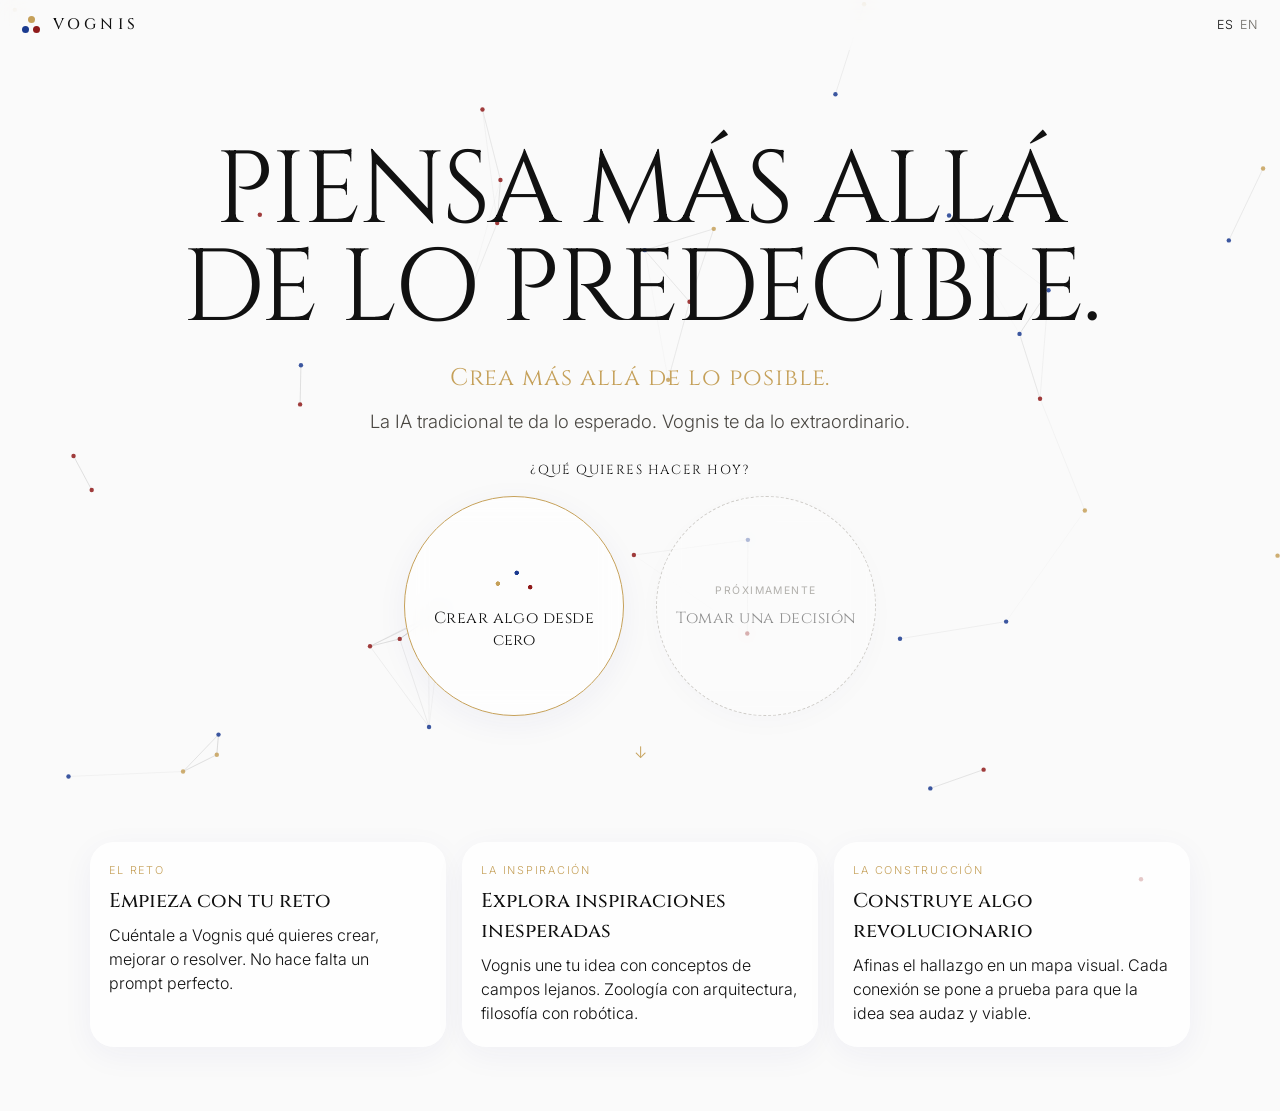
==== frontend/index.html @ d7b8a1b0 "prototyping uiux" ====
<!DOCTYPE html>
<html lang="es">
<head>
  <meta charset="UTF-8">
  <meta name="viewport" content="width=device-width, initial-scale=1.0">
  <title>VOGNIS | The Serendipity Workspace</title>
  <link rel="preconnect" href="https://fonts.googleapis.com">
  <link rel="preconnect" href="https://fonts.gstatic.com" crossorigin>
  <link href="https://fonts.googleapis.com/css2?family=Cinzel:wght@400;500;600&family=Cormorant+Garamond:ital,wght@0,500;0,600;1,500&family=Inter:wght@300;400;500;600&family=JetBrains+Mono:wght@400;500&display=swap" rel="stylesheet">
  <link rel="stylesheet" href="style.css">
</head>
<body>
  <canvas id="constellation" aria-hidden="true"></canvas>

  <header>
    <div class="brand">
      <span class="mark" aria-hidden="true"><i></i><i></i><i></i></span>
      <h1>VOGNIS</h1>
    </div>
    <div class="header-tools">
      <div id="session-bar" class="hidden">
        <span id="session-id-display"></span>
        <span id="node-indicator"></span>
        <button id="btn-finish" class="btn-void hidden" type="button" data-i18n="end" onclick="finishSession()"></button>
      </div>
      <div class="lang-switch" role="group" aria-label="Language">
        <button type="button" class="lang-btn" data-lang="es">ES</button>
        <button type="button" class="lang-btn" data-lang="en">EN</button>
      </div>
    </div>
  </header>

  <section id="home">
    <div class="hero">
      <h2 data-i18n="hero"></h2>
      <p class="hero-sub" data-i18n="heroSub"></p>
      <p class="hero-line" data-i18n="heroLine"></p>
      <p class="today" data-i18n="today"></p>
      <div class="orbs">
        <button type="button" class="orb" id="orb-create" onclick="startCreate()">
          <span class="orb-art" aria-hidden="true"></span>
          <span data-i18n="create"></span>
        </button>
        <button type="button" class="orb orb-soon" id="orb-decide" disabled data-i18n-title="soonTip">
          <span class="soon-tag" data-i18n="soon"></span>
          <span data-i18n="decide"></span>
        </button>
      </div>
      <p class="scroll-cue" aria-hidden="true">&#8595;</p>
    </div>
    <div class="steps">
      <article class="step-card">
        <p class="step-k" data-i18n="step1k"></p>
        <h3 data-i18n="step1t"></h3>
        <p data-i18n="step1d"></p>
      </article>
      <article class="step-card">
        <p class="step-k" data-i18n="step2k"></p>
        <h3 data-i18n="step2t"></h3>
        <p data-i18n="step2d"></p>
      </article>
      <article class="step-card">
        <p class="step-k" data-i18n="step3k"></p>
        <h3 data-i18n="step3t"></h3>
        <p data-i18n="step3d"></p>
      </article>
    </div>
  </section>

  <aside class="legend" aria-label="Map key">
    <p><i class="gem user"></i><span data-i18n="user"></span></p>
    <p><i class="gem model"></i><span data-i18n="model"></span></p>
    <p class="legend-force"><i class="force"></i><span data-i18n="force"></span></p>
  </aside>

  <main class="map hidden" id="workspace">
    <section id="node1" class="node-section cluster revealed active">
      <div class="node-content">
        <div class="claim-map"></div>
        <div class="composer">
          <p class="who user" data-i18n="user"></p>
          <div class="field">
            <div class="label-row">
              <label for="problem" data-i18n="problemLabel"></label>
              <button type="button" class="help-q" data-help="problemHelp">?</button>
            </div>
            <textarea id="problem" rows="3" data-i18n-ph="problemPh"></textarea>
          </div>
          <div class="field-row">
            <div class="field">
              <div class="label-row">
                <label for="expertise" data-i18n="expertise"></label>
                <button type="button" class="help-q" data-help="expertiseHelp">?</button>
              </div>
              <select id="expertise">
                <option value="beginner" data-i18n="beginner"></option>
                <option value="intermediate" selected data-i18n="intermediate"></option>
                <option value="expert" data-i18n="expert"></option>
              </select>
            </div>
            <div class="field">
              <div class="label-row">
                <label for="intent-hint" data-i18n="lean"></label>
                <button type="button" class="help-q" data-help="leanHelp">?</button>
              </div>
              <select id="intent-hint">
                <option value="creativity" data-i18n="creativity"></option>
                <option value="balance" selected data-i18n="balance"></option>
                <option value="functionality" data-i18n="functionality"></option>
              </select>
            </div>
          </div>
          <div class="field">
            <div class="label-row">
              <label for="themes"><span data-i18n="themes"></span> <span class="hint" data-i18n="themesHint"></span></label>
              <button type="button" class="help-q" data-help="themesHelp">?</button>
            </div>
            <input type="text" id="themes" data-i18n-ph="themesPh">
          </div>
          <button id="btn-node1" class="btn-primary" onclick="submitNode1()" data-i18n="place"></button>
        </div>
      </div>
    </section>

    <section id="node2" class="node-section cluster">
      <div class="node-content">
        <div class="claim-map"></div>
        <div class="composer">
          <p class="who model" data-i18n="model"></p>
          <p class="keywords-lead" data-i18n="keywordsFound"></p>
          <div id="node2-summary" class="summary-box"></div>
          <div id="node2-keywords" class="keywords-box"></div>
          <p class="who user" data-i18n="user"></p>
          <div class="field">
            <div class="label-row">
              <label for="detailed-desc" data-i18n="restate"></label>
              <button type="button" class="help-q" data-help="restateHelp">?</button>
            </div>
            <textarea id="detailed-desc" rows="3" data-i18n-ph="restatePh"></textarea>
          </div>
          <div class="field">
            <div class="label-row">
              <label data-i18n="pull"></label>
              <button type="button" class="help-q" data-help="pullHelp">?</button>
            </div>
            <div class="intent-buttons">
              <button class="btn-intent active" data-intent="creativity" onclick="selectIntent(this)">
                <span class="intent-icon">&#10024;</span>
                <span data-i18n="creativity"></span>
                <span class="intent-desc" data-i18n="serendipity"></span>
              </button>
              <button class="btn-intent" data-intent="balance" onclick="selectIntent(this)">
                <span class="intent-icon">&#9671;</span>
                <span data-i18n="balance"></span>
                <span class="intent-desc" data-i18n="innovation"></span>
              </button>
              <button class="btn-intent" data-intent="functionality" onclick="selectIntent(this)">
                <span class="intent-icon">&#9670;</span>
                <span data-i18n="functionality"></span>
                <span class="intent-desc" data-i18n="anchoring"></span>
              </button>
            </div>
          </div>
          <button id="btn-node2" class="btn-primary" onclick="submitNode2()" data-i18n="nextClaim"></button>
        </div>
      </div>
    </section>

    <section id="node3" class="node-section cluster wide">
      <div class="node-content">
        <div class="claim-map"></div>
        <div class="composer">
          <div id="node3a">
            <p class="who user" data-i18n="user"></p>
            <div class="field">
              <div class="label-row">
                <label for="critical-attr" data-i18n="attribute"></label>
                <button type="button" class="help-q" data-help="attributeHelp">?</button>
              </div>
              <input type="text" id="critical-attr" data-i18n-ph="attributePh">
            </div>
            <button class="btn-primary" onclick="submitConceptBank()" data-i18n="askDistant"></button>
          </div>
          <div id="node3b" class="hidden">
            <p class="who model" data-i18n="model"></p>
            <div class="label-row center">
              <p class="instruction" data-i18n="pick"></p>
              <button type="button" class="help-q" data-help="pickHelp">?</button>
            </div>
            <div id="concept-bank" class="concept-grid"></div>
            <div class="spread-actions">
              <button type="button" class="btn-ghost" id="btn-rotate" onclick="refreshSpread('rotate')">
                <span class="spin-icon" aria-hidden="true">&#8635;</span>
                <span data-i18n="rotate"></span>
              </button>
              <p class="spread-hint" data-i18n="sameIngredients"></p>
              <button type="button" class="btn-ghost" id="btn-reshuffle" onclick="refreshSpread('new')">
                <span aria-hidden="true">&#9776;</span>
                <span data-i18n="reshuffle"></span>
              </button>
              <p id="refresh-count"></p>
              <div id="cooldown-bar" class="hidden"><i></i></div>
            </div>
            <div id="refresh-nudge" class="nudge hidden">
              <p data-i18n="nudge"></p>
              <button type="button" class="btn-ghost" onclick="backToAttribute()" data-i18n="backToAttribute"></button>
            </div>
            <div class="field">
              <label for="branch-action" data-i18n="attachHow"></label>
              <select id="branch-action">
                <option value="branch" data-i18n="branch"></option>
                <option value="edit" data-i18n="edit"></option>
              </select>
            </div>
            <button class="btn-primary" onclick="submitSelection()" data-i18n="attach"></button>
          </div>
          <div id="node3-results" class="hidden">
            <h3 data-i18n="scoreTitle"></h3>
            <div id="scores-container"></div>
          </div>
        </div>
      </div>
    </section>

    <section id="node4" class="node-section cluster wide">
      <div class="node-content">
        <div class="claim-map"></div>
        <div class="composer">
          <div class="controls-bar">
            <div class="control-group">
              <div class="label-row">
                <label data-i18n="modalityHelp" class="visually-hidden"></label>
                <button type="button" class="help-q" data-help="modalityHelp">?</button>
              </div>
              <div class="modality-buttons">
                <button class="btn-mod active" data-mod="learning" onclick="selectModality(this)" data-i18n="learning"></button>
                <button class="btn-mod" data-mod="development" onclick="selectModality(this)" data-i18n="development"></button>
                <button class="btn-mod" data-mod="feedback" onclick="selectModality(this)" data-i18n="feedback"></button>
              </div>
            </div>
            <div class="control-group">
              <label><span data-i18n="confidence"></span>: <span id="conf-val">3</span></label>
              <input type="range" id="confidence" min="1" max="5" value="3" oninput="document.getElementById('conf-val').textContent=this.value">
              <div class="conf-labels"><span data-i18n="safe"></span><span data-i18n="radical"></span></div>
            </div>
          </div>
          <p id="board-intro" class="board-intro"></p>
          <div class="board-tools">
            <button type="button" class="btn-ghost" id="btn-link-mode" onclick="toggleLinkMode()" data-i18n="linkMode"></button>
            <button type="button" class="help-q" data-help="boardHelp">?</button>
            <button type="button" class="btn-ghost" onclick="addBoardNote()" data-i18n="addNote"></button>
            <button type="button" class="btn-ghost" id="btn-talk" onclick="toggleTalk()" data-i18n="seeTalk"></button>
          </div>
          <p id="link-hint" class="spread-hint hidden" data-i18n="linkHint"></p>
          <div id="board" class="board">
            <svg id="board-lines"></svg>
            <div id="board-items"></div>
          </div>
          <div id="chat-messages" class="chat-area hidden"></div>
          <div class="chat-input-area">
            <textarea id="chat-input" rows="2" data-i18n-ph="askPh"></textarea>
            <button class="btn-send" onclick="submitChat()" aria-label="Send">&#8595;</button>
          </div>
          <div id="live-scores" class="hidden">
            <h4 data-i18n="force"></h4>
            <div id="live-scores-content"></div>
          </div>
        </div>
      </div>
    </section>

    <aside id="graph-panel" class="hidden">
      <div class="graph-header">
        <h3 data-i18n="graph"></h3>
        <button class="btn-small" onclick="toggleGraph()" data-i18n="close"></button>
      </div>
      <canvas id="graph-canvas" width="500" height="400"></canvas>
    </aside>
    <button id="graph-toggle" class="btn-floating hidden" onclick="toggleGraph()" data-i18n="graph"></button>
  </main>

  <section id="closing" class="hidden">
    <h2 data-i18n="closingLead"></h2>
    <p id="closing-summary"></p>
    <h3 data-i18n="bridges"></h3>
    <ul id="closing-bridges"></ul>
    <p class="spread-hint" data-i18n="downloaded"></p>
    <button type="button" class="btn-void" onclick="backHome()" data-i18n="backHome"></button>
  </section>

  <div id="card-panel" class="card-panel hidden" role="dialog">
    <button type="button" class="btn-small panel-close" onclick="closeCardPanel()" data-i18n="close"></button>
    <h3 id="panel-title"></h3>
    <p id="panel-desc"></p>
    <img id="panel-img" alt="" class="hidden">
    <a id="panel-more" target="_blank" rel="noopener" data-i18n="readMore"></a>
  </div>

  <div id="spiral" class="hidden" aria-live="polite">
    <svg id="spiral-svg" viewBox="0 0 400 400"></svg>
    <p id="spiral-label"></p>
  </div>

  <div id="help-pop" class="help-pop hidden" role="tooltip"></div>

  <div id="loading" class="hidden">
    <div class="spinner"></div>
    <p id="loading-text">…</p>
  </div>

  <script src="i18n.js"></script>
  <script src="constellation.js"></script>
  <script src="cards.js"></script>
  <script src="board.js"></script>
  <script src="app.js"></script>
</body>
</html>
---- frontend/style.css ----
/* Vognis argument map
   Claims stack downward. Older ideas sit above the one you are writing. */

*, *::before, *::after { box-sizing: border-box; margin: 0; padding: 0; }

:root {
  --marble: #fafafa;
  --void: #111111;
  --gold: #c5a059;
  --blue: #1a3a8f;
  --crimson: #8f1a1a;
  --ink-dim: #5c584f;
  --serif: "Cinzel", "Times New Roman", serif;
  --idea: "Cormorant Garamond", Georgia, serif;
  --sans: "Inter", -apple-system, BlinkMacSystemFont, "Segoe UI", sans-serif;
  --mono: "JetBrains Mono", ui-monospace, monospace;
  --idea-fill: #dce5f8;
  --idea-ink: #0e245c;
}

body {
  font-family: var(--sans);
  font-weight: 300;
  color: var(--void);
  min-height: 100vh;
  line-height: 1.5;
  background: var(--marble);
}

#constellation {
  position: fixed;
  inset: 0;
  width: 100%;
  height: 100%;
  z-index: 0;
  pointer-events: none;
}

header, #home, .legend, .map, #closing {
  position: relative;
  z-index: 1;
}

header {
  position: sticky;
  top: 0;
  z-index: 6;
  display: flex;
  align-items: center;
  justify-content: space-between;
  gap: 1rem;
  padding: 0.85rem 1.4rem;
  background: rgba(250, 250, 250, 0.72);
  backdrop-filter: blur(10px);
}

.brand { display: flex; align-items: center; gap: 0.7rem; }

.mark {
  display: grid;
  grid-template-columns: 8px 8px;
  gap: 3px;
  width: 19px;
}
.mark i {
  width: 7px;
  height: 7px;
  border-radius: 50%;
  display: block;
}
.mark i:nth-child(1) { background: var(--gold); grid-column: 1 / -1; justify-self: center; }
.mark i:nth-child(2) { background: var(--blue); }
.mark i:nth-child(3) { background: var(--crimson); }

.header-tools { display: flex; align-items: center; gap: 0.8rem; }

.lang-switch { display: flex; gap: 0.35rem; }
.lang-btn {
  background: transparent;
  border: none;
  font: inherit;
  font-size: 0.78rem;
  letter-spacing: 0.08em;
  color: #6d6a64;
  cursor: pointer;
}
.lang-btn.active { color: var(--void); }

header h1 {
  font-family: var(--serif);
  font-weight: 500;
  font-size: 0.95rem;
  letter-spacing: 0.28em;
  color: var(--void);
}

.tagline {
  font-size: 0.78rem;
  letter-spacing: 0.08em;
  text-transform: uppercase;
  color: var(--ink-dim);
}

#session-bar {
  display: flex;
  align-items: center;
  gap: 0.8rem;
  font-family: var(--mono);
  font-size: 0.72rem;
  color: var(--ink-dim);
}

.legend {
  position: fixed;
  top: 4.5rem;
  right: 1.25rem;
  z-index: 4;
  display: flex;
  flex-direction: column;
  gap: 0.7rem;
  font-size: 0.75rem;
  letter-spacing: 0.08em;
  text-transform: uppercase;
  color: var(--ink-dim);
}

.legend p { display: flex; align-items: center; gap: 0.55rem; }

.gem {
  width: 14px;
  height: 14px;
  border: 1.5px solid currentColor;
  transform: rotate(45deg);
  border-radius: 2px;
  display: inline-block;
  flex: none;
}

.gem.user, .claim.user { color: var(--blue); }
.gem.model, .claim.model { color: var(--gold); }
.claim.jump { color: var(--crimson); }
.claim.jump .gem { border-style: dashed; }

.force {
  width: 1px;
  height: 18px;
  background: var(--blue);
  opacity: 0.55;
  display: inline-block;
}

.legend { display: none; }
body.in-map .legend { display: flex; }

.map {
  width: min(1320px, calc(100% - 2rem));
  margin: 0 auto;
  padding: 1.5rem 0 8rem;
  display: flex;
  flex-direction: column;
  align-items: center;
}

.node-section { display: none; width: 100%; }
.node-section.revealed {
  display: flex;
  flex-direction: column;
  align-items: center;
}

.node-section.revealed::before {
  content: "";
  width: 1px;
  height: 56px;
  background: var(--blue);
  opacity: 0.4;
}

#node1.revealed::before { display: none; }

.node-content {
  width: min(100%, 460px);
  border: 1.5px solid rgba(26, 58, 143, 0.28);
  border-radius: 42px;
  padding: 1.35rem 1.25rem 1.15rem;
  background: rgba(255, 255, 255, 0.55);
}
.wide .node-content { width: min(1280px, 94vw); }

.cluster.revealed .node-content { animation: rise 0.55s ease both; }

@keyframes rise {
  from { opacity: 0; translate: 0 42px; }
  to { opacity: 1; translate: 0 0; }
}

.claim-map { display: none; width: 100%; }
.cluster.settled .claim-map {
  display: flex;
  flex-direction: column;
  align-items: center;
  gap: 1.15rem;
  position: relative;
  padding: 0.4rem 0;
}
.cluster.settled .composer { display: none; }

.claim {
  position: relative;
  z-index: 1;
  display: flex;
  flex-direction: row;
  align-items: flex-start;
  width: min(100%, 320px);
  text-align: left;
  gap: 0.55rem;
  padding: 0.55rem 0.7rem;
  background: var(--idea-fill);
  border: 1px solid rgba(26, 58, 143, 0.3);
  border-radius: 14px;
  color: var(--idea-ink);
  animation: rise 0.6s ease both;
}

.claim.user { align-self: flex-start; margin-left: 0.4rem; }
.claim.model { align-self: flex-end; margin-right: 0.4rem; }
.claim.jump { align-self: center; }

.claim .gem {
  width: 18px;
  height: 18px;
  margin-top: 0.35rem;
  background: transparent;
  flex: none;
  color: var(--blue);
}
.claim p {
  color: var(--idea-ink);
  font-family: var(--idea);
  font-size: 1.25rem;
  line-height: 1.25;
  display: -webkit-box;
  -webkit-line-clamp: 6;
  -webkit-box-orient: vertical;
  overflow: hidden;
}
.claim p.open { display: block; -webkit-line-clamp: unset; }
.claim.model { border-color: var(--gold); }
.claim.model p { font-style: italic; }
.claim.jump { border-style: dashed; border-color: var(--crimson); }
.see-all {
  background: none;
  border: none;
  color: var(--blue);
  font: inherit;
  font-size: 0.72rem;
  cursor: pointer;
  padding: 0;
}

.diamond-row {
  display: flex;
  flex-wrap: wrap;
  justify-content: center;
  gap: 0.75rem 0.4rem;
  width: 100%;
  position: relative;
  padding-top: 0.85rem;
}

.diamond-row::before {
  content: "";
  position: absolute;
  top: 0;
  left: 50%;
  width: 1px;
  height: 0.85rem;
  background: var(--blue);
  opacity: 0.4;
}

.diamond-row .claim {
  width: 92px;
  align-self: center;
  margin: 0;
}

.diamond-row .claim .gem { width: 10px; height: 10px; margin-top: 0.45rem; }
.diamond-row .claim p { font-size: 1.05rem; }

.who {
  font-family: var(--mono);
  font-size: 0.68rem;
  letter-spacing: 0.14em;
  text-transform: uppercase;
  margin: 0.2rem 0 0.45rem;
}

.who.user { color: var(--blue); }
.who.model { color: #8d7040; }

.field { margin-bottom: 0.85rem; }

.field label,
.control-group label {
  display: block;
  font-size: 0.72rem;
  letter-spacing: 0.06em;
  text-transform: uppercase;
  color: var(--ink-dim);
  margin-bottom: 0.3rem;
}

.hint { text-transform: none; letter-spacing: 0; }

.field-row { display: flex; flex-wrap: wrap; gap: 0.8rem 1rem; }
.field-row .field { flex: 1 1 180px; }

textarea,
input[type="text"],
select {
  width: 100%;
  background: transparent;
  border: none;
  border-bottom: 1px solid rgba(26, 58, 143, 0.28);
  border-radius: 0;
  color: var(--void);
  padding: 0.45rem 0.1rem;
  font: inherit;
  font-size: 0.98rem;
}

textarea { resize: none; min-height: 2.8rem; overflow: hidden; }

textarea:focus,
input:focus,
select:focus {
  outline: none;
  border-bottom-color: var(--gold);
}

.btn-primary {
  margin-top: 0.4rem;
  background: transparent;
  color: var(--void);
  border: 1px solid var(--gold);
  border-radius: 99px;
  padding: 0.55rem 1.1rem;
  font-family: var(--serif);
  font-size: 0.78rem;
  letter-spacing: 0.08em;
  text-transform: uppercase;
  cursor: pointer;
}

.btn-primary:hover { background: rgba(197, 160, 89, 0.16); }

.intent-buttons {
  display: flex;
  gap: 0.45rem;
}

.btn-intent {
  flex: 1;
  background: transparent;
  border: 1px solid rgba(17, 17, 17, 0.12);
  border-radius: 18px;
  padding: 0.55rem 0.35rem;
  cursor: pointer;
  font: inherit;
  font-size: 0.75rem;
  display: flex;
  flex-direction: column;
  align-items: center;
  gap: 0.15rem;
  color: var(--void);
}

.btn-intent.active { border-color: var(--blue); color: var(--blue); }
.intent-desc { color: var(--ink-dim); font-size: 0.68rem; }

.summary-box {
  font-size: 0.95rem;
  margin-bottom: 0.7rem;
  padding-left: 0.8rem;
  border-left: 1px solid var(--gold);
}

.keywords-box {
  display: flex;
  flex-wrap: wrap;
  justify-content: center;
  gap: 0.4rem;
  margin-bottom: 1rem;
}

.keyword-tag {
  font-size: 0.75rem;
  padding: 0.35rem 0.55rem 0.35rem 1.35rem;
  position: relative;
  color: #8d7040;
}

.keyword-tag::before {
  content: "";
  position: absolute;
  left: 0.35rem;
  top: 0.45rem;
  width: 10px;
  height: 10px;
  border: 1.5px solid var(--gold);
  transform: rotate(45deg);
}

.instruction {
  color: var(--ink-dim);
  font-size: 0.88rem;
  text-align: center;
  margin-bottom: 0.8rem;
}

.concept-grid {
  display: grid;
  grid-template-columns: repeat(auto-fill, minmax(220px, 1fr));
  gap: 0.9rem;
  margin: 0.6rem 0 1rem;
}

.concept-chip {
  width: 108px;
  min-height: 72px;
  padding: 1.1rem 0.7rem;
  background: transparent;
  border: none;
  cursor: pointer;
  text-align: center;
  font-size: 0.78rem;
  position: relative;
  color: var(--void);
}

.concept-chip::before {
  content: "";
  position: absolute;
  left: 22px;
  top: 10px;
  width: 62px;
  height: 62px;
  border: 1.5px solid rgba(143, 26, 26, 0.45);
  border-radius: 4px;
  transform: rotate(45deg);
}

.concept-chip.selected { color: var(--crimson); }
.concept-chip.selected::before {
  border-color: var(--crimson);
  background: rgba(143, 26, 26, 0.06);
  border-style: dashed;
}

.controls-bar {
  display: flex;
  gap: 1rem;
  margin-bottom: 0.8rem;
  flex-wrap: wrap;
}

.control-group { flex: 1; min-width: 140px; }

.modality-buttons { display: flex; gap: 0.35rem; }

.btn-mod {
  flex: 1;
  background: transparent;
  border: none;
  border-bottom: 1px solid rgba(17, 17, 17, 0.12);
  padding: 0.3rem 0.15rem;
  font: inherit;
  font-size: 0.75rem;
  color: var(--ink-dim);
  cursor: pointer;
}

.btn-mod.active { color: var(--void); border-bottom-color: var(--gold); }

input[type="range"] { width: 100%; accent-color: var(--gold); }

.conf-labels {
  display: flex;
  justify-content: space-between;
  font-size: 0.68rem;
  color: var(--ink-dim);
}

.chat-area {
  position: relative;
  min-height: 0;
  display: flex;
  flex-direction: column;
  gap: 1.15rem;
  margin: 0.4rem 0 0.9rem;
  padding: 0.2rem 0;
}

.chat-area::before {
  content: "";
  position: absolute;
  left: 50%;
  top: 0;
  bottom: 0;
  width: 1px;
  background: rgba(26, 58, 143, 0.28);
}

.chat-msg {
  position: relative;
  z-index: 1;
  width: min(78%, 300px);
  background: rgba(250, 250, 250, 0.92);
}

.chat-msg.user { margin-right: auto; }
.chat-msg.assistant,
.chat-msg.model { margin-left: auto; }

.chat-input-area { display: flex; gap: 0.6rem; align-items: end; }
.chat-input-area textarea { flex: 1; min-height: 2.6rem; }

.btn-send {
  width: 42px;
  height: 42px;
  border-radius: 50%;
  border: 1px solid var(--gold);
  background: transparent;
  color: var(--void);
  cursor: pointer;
  font-size: 1rem;
}

#live-scores { margin-top: 0.8rem; }
#live-scores h4,
#node3-results h3 {
  font-family: var(--serif);
  font-weight: 500;
  font-size: 0.85rem;
  letter-spacing: 0.05em;
  margin-bottom: 0.45rem;
}

.score-card { margin-bottom: 0.7rem; }
.score-card h4 {
  font-family: var(--serif);
  font-weight: 500;
  font-size: 0.9rem;
  margin-bottom: 0.4rem;
}

.score-bars { display: flex; flex-direction: column; gap: 0.28rem; }

.score-row {
  display: flex;
  align-items: center;
  gap: 0.45rem;
  font-size: 0.72rem;
}

.score-label,
.score-value {
  font-family: var(--mono);
  color: var(--ink-dim);
}

.score-label { width: 28px; text-align: right; }
.score-value { width: 34px; }

.score-bar-bg {
  flex: 1;
  height: 4px;
  background: rgba(17, 17, 17, 0.08);
  border-radius: 99px;
  overflow: hidden;
}

.score-bar-fill { height: 100%; }

.master-scores {
  display: flex;
  gap: 0.4rem;
  margin-top: 0.45rem;
}

.master-score { flex: 1; text-align: center; }
.master-score .value { font-family: var(--mono); font-size: 0.95rem; }
.master-score .label {
  font-size: 0.6rem;
  letter-spacing: 0.05em;
  text-transform: uppercase;
  color: var(--ink-dim);
}

.ps-color, .pen-color { color: var(--crimson); }
.ci-color { color: var(--blue); }
.vi-color { color: var(--gold); }

#graph-panel {
  position: fixed;
  right: 16px;
  bottom: 16px;
  width: min(420px, calc(100vw - 32px));
  max-height: 70vh;
  overflow: auto;
  background: rgba(250, 250, 250, 0.94);
  border: 1px solid rgba(26, 58, 143, 0.2);
  border-radius: 28px;
  padding: 0.9rem;
  z-index: 20;
}

.graph-header {
  display: flex;
  justify-content: space-between;
  align-items: center;
  margin-bottom: 0.5rem;
}

.graph-header h3 { font-family: var(--serif); font-weight: 500; }

#graph-canvas {
  width: 100%;
  background: #fafafa;
  border-radius: 16px;
}

.btn-small,
.btn-floating {
  background: transparent;
  border: 1px solid rgba(17, 17, 17, 0.16);
  border-radius: 99px;
  padding: 0.3rem 0.7rem;
  font: inherit;
  font-size: 0.75rem;
  cursor: pointer;
}

.btn-floating {
  position: fixed;
  left: 1rem;
  bottom: 1rem;
  z-index: 15;
}

#loading {
  position: fixed;
  inset: 0;
  background: rgba(250, 250, 250, 0.55);
  display: flex;
  flex-direction: column;
  align-items: center;
  justify-content: center;
  z-index: 30;
}

.spinner {
  width: 28px;
  height: 28px;
  border: 1.5px solid rgba(197, 160, 89, 0.3);
  border-top-color: var(--gold);
  transform: rotate(45deg);
  animation: spin 0.8s linear infinite;
}

@keyframes spin { to { transform: rotate(405deg); } }

#loading p {
  margin-top: 0.7rem;
  font-family: var(--serif);
  letter-spacing: 0.06em;
  font-size: 0.85rem;
  color: var(--ink-dim);
}

.hidden { display: none !important; }

.btn-void {
  background: #111;
  color: var(--marble);
  border: 1px solid rgba(17, 17, 17, 0.8);
  border-radius: 0;
  padding: 0.7rem 1.05rem;
  font-family: var(--sans);
  font-size: 0.68rem;
  font-weight: 500;
  letter-spacing: 0.16em;
  text-transform: uppercase;
  cursor: pointer;
}
.btn-void:hover { background: #2a2a2a; }

.btn-ghost {
  background: transparent;
  border: 1px solid rgba(17, 17, 17, 0.16);
  border-radius: 99px;
  padding: 0.4rem 0.75rem;
  font: inherit;
  font-size: 0.78rem;
  cursor: pointer;
  color: var(--void);
}
.btn-ghost:disabled { opacity: 0.4; cursor: default; }
.btn-ghost.active { border-color: var(--gold); color: #8d7040; }

.label-row { display: flex; align-items: center; gap: 0.35rem; }
.label-row.center { justify-content: center; }
.label-row label, .label-row .instruction { margin-bottom: 0; }

.help-q {
  width: 16px;
  height: 16px;
  border-radius: 50%;
  border: 1px solid rgba(17, 17, 17, 0.3);
  background: transparent;
  color: var(--ink-dim);
  font-size: 0.65rem;
  line-height: 1;
  cursor: pointer;
  flex: none;
}
.help-pop {
  position: fixed;
  z-index: 40;
  max-width: 280px;
  padding: 0.7rem 0.8rem;
  background: rgba(255, 255, 255, 0.92);
  border: 1px solid rgba(197, 160, 89, 0.45);
  border-radius: 12px;
  box-shadow: 0 8px 32px rgba(31, 38, 135, 0.08);
  font-size: 0.86rem;
  color: var(--void);
}

#home { min-height: calc(100vh - 4rem); }
.hero {
  min-height: 88vh;
  display: flex;
  flex-direction: column;
  align-items: center;
  justify-content: center;
  text-align: center;
  padding: 2rem 1.2rem 1rem;
}
.hero h2 {
  font-family: var(--serif);
  font-weight: 400;
  font-size: clamp(42px, 8vw, 112px);
  letter-spacing: -0.025em;
  line-height: 0.95;
  max-width: 16ch;
  color: var(--void);
}
.hero-sub {
  margin-top: 1.4rem;
  font-family: var(--serif);
  font-weight: 400;
  font-size: clamp(18px, 2vw, 24px);
  letter-spacing: 0.04em;
  color: var(--gold);
}
.hero-line {
  margin-top: 0.7rem;
  max-width: 36rem;
  font-size: 1.15rem;
  font-weight: 300;
  color: #4a4742;
}
.today {
  margin: 1.6rem 0 0.4rem;
  font-family: var(--serif);
  letter-spacing: 0.12em;
  text-transform: uppercase;
  font-size: 0.82rem;
}
.orbs { display: flex; gap: 2rem; flex-wrap: wrap; justify-content: center; margin-top: 0.6rem; }
.orb {
  width: 220px;
  height: 220px;
  border-radius: 50%;
  border: 1px solid var(--gold);
  background: rgba(255, 255, 255, 0.65);
  backdrop-filter: blur(12px);
  box-shadow: 0 8px 32px rgba(31, 38, 135, 0.05);
  cursor: pointer;
  font-family: var(--serif);
  font-size: 1rem;
  letter-spacing: 0.03em;
  color: var(--void);
  display: flex;
  flex-direction: column;
  align-items: center;
  justify-content: center;
  gap: 0.6rem;
  padding: 1.2rem;
}
.orb:hover { box-shadow: 0 0 0 6px rgba(197, 160, 89, 0.18); }
.orb-art {
  width: 54px;
  height: 36px;
  background:
    radial-gradient(circle at 20% 60%, var(--gold) 2px, transparent 2.5px),
    radial-gradient(circle at 55% 30%, var(--blue) 2px, transparent 2.5px),
    radial-gradient(circle at 80% 70%, var(--crimson) 2px, transparent 2.5px);
}
.orb-soon {
  opacity: 0.45;
  border-style: dashed;
  border-color: #9a958c;
  cursor: not-allowed;
}
.soon-tag {
  font-family: var(--sans);
  font-size: 0.65rem;
  letter-spacing: 0.14em;
  text-transform: uppercase;
  color: var(--ink-dim);
}
.scroll-cue { margin-top: 1.5rem; color: var(--gold); }
.steps {
  width: min(1100px, calc(100% - 2rem));
  margin: 0 auto 4rem;
  display: grid;
  grid-template-columns: repeat(auto-fit, minmax(240px, 1fr));
  gap: 1rem;
}
.step-card {
  background: rgba(255, 255, 255, 0.72);
  border: 1px solid rgba(255, 255, 255, 0.4);
  border-radius: 24px;
  box-shadow: 0 8px 32px rgba(31, 38, 135, 0.05);
  padding: 1.2rem 1.15rem 1.3rem;
}
.step-k {
  font-size: 0.68rem;
  letter-spacing: 0.16em;
  text-transform: uppercase;
  color: var(--gold);
  margin-bottom: 0.45rem;
}
.step-card h3 {
  font-family: var(--serif);
  font-weight: 500;
  font-size: 1.25rem;
  margin-bottom: 0.45rem;
}
.keywords-lead {
  font-family: var(--idea);
  font-style: italic;
  font-size: 1.2rem;
  color: #8d7040;
  margin-bottom: 0.35rem;
}

.ep-card {
  perspective: 900px;
  min-height: 280px;
  animation: emerge 0.55s ease both;
}
@keyframes emerge {
  from { opacity: 0; transform: translateY(24px) scale(0.86); }
  to { opacity: 1; transform: none; }
}
.ep-inner {
  position: relative;
  min-height: 280px;
  transform-style: preserve-3d;
  transition: transform 0.55s ease;
}
.ep-card.flipped .ep-inner { transform: rotateY(180deg); }
.ep-face {
  position: absolute;
  inset: 0;
  backface-visibility: hidden;
  border-radius: 18px;
  background: rgba(255, 255, 255, 0.78);
  border: 1px solid rgba(17, 17, 17, 0.08);
  box-shadow: 0 8px 32px rgba(31, 38, 135, 0.05);
  padding: 0.7rem;
  display: flex;
  flex-direction: column;
  gap: 0.4rem;
}
.ep-back { transform: rotateY(180deg); }
.ep-art { width: 100%; height: 120px; border-radius: 12px; overflow: hidden; }
.ep-art svg { width: 100%; height: 100%; display: block; }
.ep-name {
  font-family: var(--idea);
  font-size: 1.35rem;
  line-height: 1.1;
  color: var(--void);
}
.ep-seed { font-size: 0.82rem; color: #4a4742; }
.ep-domain {
  margin-top: auto;
  font-size: 0.65rem;
  letter-spacing: 0.12em;
  text-transform: uppercase;
  color: var(--gold);
}
.ep-actions { display: flex; gap: 0.35rem; }
.ep-actions button { flex: 1; }
.ep-card.chosen .ep-face { outline: 1px dashed var(--crimson); }
.radar-svg { width: 100%; height: 150px; }
.ep-reason { font-size: 0.78rem; color: #4a4742; }
.ep-meta { font-family: var(--mono); font-size: 0.65rem; color: var(--ink-dim); }

.card-panel {
  position: fixed;
  right: 1rem;
  bottom: 1rem;
  z-index: 25;
  width: min(380px, calc(100vw - 2rem));
  background: rgba(250, 250, 250, 0.96);
  border: 1px solid rgba(26, 58, 143, 0.2);
  border-radius: 20px;
  padding: 1rem;
  box-shadow: 0 8px 32px rgba(31, 38, 135, 0.08);
}
.card-panel h3 { font-family: var(--idea); font-size: 1.6rem; font-weight: 500; }
.card-panel img { width: 100%; border-radius: 12px; margin: 0.5rem 0; }
#panel-more { color: var(--blue); }

.spread-actions { display: flex; flex-wrap: wrap; align-items: center; gap: 0.5rem 0.8rem; margin-bottom: 0.8rem; }
.spread-hint { font-size: 0.8rem; color: var(--ink-dim); }
#cooldown-bar { width: 120px; height: 3px; background: rgba(17,17,17,0.08); }
#cooldown-bar i { display: block; height: 100%; width: 0; background: var(--gold); }
.nudge {
  margin-bottom: 0.8rem;
  padding: 0.6rem 0.7rem;
  border-left: 2px solid var(--gold);
}

#spiral {
  position: fixed;
  inset: 0;
  z-index: 32;
  display: flex;
  flex-direction: column;
  align-items: center;
  justify-content: center;
  background: rgba(250, 250, 250, 0.55);
}
#spiral-svg { width: min(70vw, 420px); height: min(70vw, 420px); }
#spiral-svg path {
  fill: none;
  stroke: var(--gold);
  stroke-width: 1.4;
  stroke-linecap: round;
}
#spiral-label {
  font-family: var(--serif);
  letter-spacing: 0.08em;
  color: var(--ink-dim);
  margin-top: 0.4rem;
}
#spiral.pulse #spiral-svg { animation: pulse 1.4s ease-in-out infinite; }
@keyframes pulse { 50% { opacity: 0.45; } }

.board-intro {
  font-family: var(--idea);
  font-style: italic;
  font-size: 1.25rem;
  color: var(--idea-ink);
  min-height: 1.2em;
  margin-bottom: 0.4rem;
}
.board-tools { display: flex; align-items: center; gap: 0.45rem; margin-bottom: 0.45rem; }
.board {
  position: relative;
  height: 520px;
  border-radius: 18px;
  background: rgba(220, 229, 248, 0.35);
  border: 1px solid rgba(26, 58, 143, 0.18);
  overflow: hidden;
}
#board-lines { position: absolute; inset: 0; width: 100%; height: 100%; }
.board-item {
  position: absolute;
  width: 150px;
  padding: 0.45rem 0.55rem;
  background: rgba(255, 255, 255, 0.9);
  border: 1px solid rgba(26, 58, 143, 0.28);
  border-radius: 12px;
  cursor: grab;
  z-index: 1;
}
.board-item.concept { border-top: 3px solid var(--domain, var(--gold)); }
.board-item .ep-name { font-size: 1.05rem; }
.board-item p { font-size: 0.75rem; color: #4a4742; }
.board-item.note { background: #f7f1e4; border-color: rgba(197, 160, 89, 0.5); }
.board-item.note textarea {
  min-height: 2.4rem;
  font-size: 0.82rem;
  border-bottom-color: transparent;
}
.board-item.risk { border-color: var(--crimson); }
.kind-tag {
  font-size: 0.62rem;
  letter-spacing: 0.1em;
  text-transform: uppercase;
  color: var(--ink-dim);
}
.visually-hidden {
  position: absolute;
  width: 1px;
  height: 1px;
  overflow: hidden;
  clip: rect(0 0 0 0);
}

#closing {
  width: min(720px, calc(100% - 2rem));
  margin: 3rem auto 4rem;
}
#closing h2 {
  font-family: var(--serif);
  font-weight: 500;
  font-size: clamp(28px, 4vw, 42px);
  margin-bottom: 0.8rem;
}
#closing-summary { font-family: var(--idea); font-size: 1.35rem; margin-bottom: 1rem; }
#closing-bridges { margin: 0.4rem 0 1.2rem 1.1rem; }
#closing .btn-void { margin-top: 1rem; }

@media (max-width: 720px) {
  body.in-map .legend {
    position: static;
    flex-direction: row;
    gap: 1rem;
    padding: 0.4rem 1.2rem 0;
  }
  .map { width: min(100% - 1rem, 1320px); }
  .claim.user, .claim.model, .claim.jump { transform: none; }
  .field-row, .intent-buttons, .controls-bar { flex-direction: column; }
}
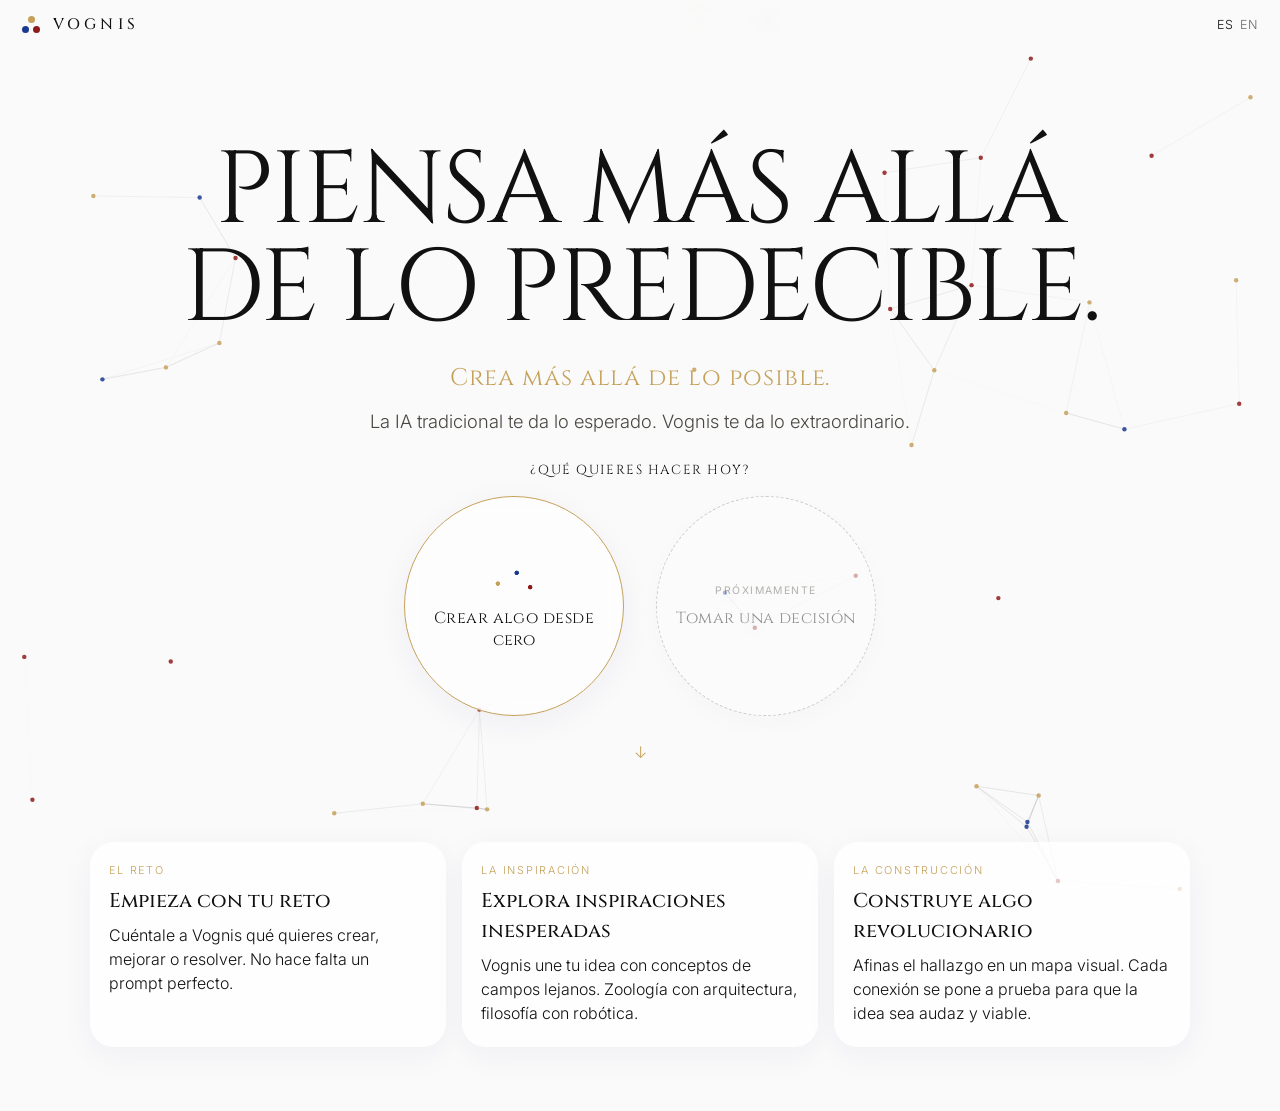
==== commit a0f488da: "improving visually" ====
--- a/frontend/index.html
+++ b/frontend/index.html
@@ -29,6 +29,7 @@
       </div>
     </div>
   </header>
+  <nav id="trail" class="trail hidden" aria-label="path"></nav>
 
   <section id="home">
     <div class="hero">
@@ -36,6 +37,17 @@
       <p class="hero-sub" data-i18n="heroSub"></p>
       <p class="hero-line" data-i18n="heroLine"></p>
       <p class="today" data-i18n="today"></p>
+      <div id="yesterday" class="yesterday hidden">
+        <p id="yesterday-q"></p>
+        <div class="yesterday-choices">
+          <button type="button" data-fb="helped" data-i18n="fbHelped"></button>
+          <button type="button" data-fb="mixed" data-i18n="fbMixed"></button>
+          <button type="button" data-fb="unused" data-i18n="fbUnused"></button>
+        </div>
+        <input id="yesterday-note" type="text" data-i18n-ph="fbNote">
+        <button type="button" id="yesterday-skip" class="btn-ghost" data-i18n="fbLater"></button>
+        <p id="yesterday-thanks" class="hidden" data-i18n="fbThanks"></p>
+      </div>
       <div class="orbs">
         <button type="button" class="orb" id="orb-create" onclick="startCreate()">
           <span class="orb-art" aria-hidden="true"></span>
@@ -183,28 +195,7 @@
           </div>
           <div id="node3b" class="hidden">
             <p class="who model" data-i18n="model"></p>
-            <div class="label-row center">
-              <p class="instruction" data-i18n="pick"></p>
-              <button type="button" class="help-q" data-help="pickHelp">?</button>
-            </div>
-            <div id="concept-bank" class="concept-grid"></div>
-            <div class="spread-actions">
-              <button type="button" class="btn-ghost" id="btn-rotate" onclick="refreshSpread('rotate')">
-                <span class="spin-icon" aria-hidden="true">&#8635;</span>
-                <span data-i18n="rotate"></span>
-              </button>
-              <p class="spread-hint" data-i18n="sameIngredients"></p>
-              <button type="button" class="btn-ghost" id="btn-reshuffle" onclick="refreshSpread('new')">
-                <span aria-hidden="true">&#9776;</span>
-                <span data-i18n="reshuffle"></span>
-              </button>
-              <p id="refresh-count"></p>
-              <div id="cooldown-bar" class="hidden"><i></i></div>
-            </div>
-            <div id="refresh-nudge" class="nudge hidden">
-              <p data-i18n="nudge"></p>
-              <button type="button" class="btn-ghost" onclick="backToAttribute()" data-i18n="backToAttribute"></button>
-            </div>
+            <div id="root-spread"></div>
             <div class="field">
               <label for="branch-action" data-i18n="attachHow"></label>
               <select id="branch-action">
@@ -214,60 +205,10 @@
             </div>
             <button class="btn-primary" onclick="submitSelection()" data-i18n="attach"></button>
           </div>
-          <div id="node3-results" class="hidden">
-            <h3 data-i18n="scoreTitle"></h3>
-            <div id="scores-container"></div>
-          </div>
         </div>
       </div>
     </section>
-
-    <section id="node4" class="node-section cluster wide">
-      <div class="node-content">
-        <div class="claim-map"></div>
-        <div class="composer">
-          <div class="controls-bar">
-            <div class="control-group">
-              <div class="label-row">
-                <label data-i18n="modalityHelp" class="visually-hidden"></label>
-                <button type="button" class="help-q" data-help="modalityHelp">?</button>
-              </div>
-              <div class="modality-buttons">
-                <button class="btn-mod active" data-mod="learning" onclick="selectModality(this)" data-i18n="learning"></button>
-                <button class="btn-mod" data-mod="development" onclick="selectModality(this)" data-i18n="development"></button>
-                <button class="btn-mod" data-mod="feedback" onclick="selectModality(this)" data-i18n="feedback"></button>
-              </div>
-            </div>
-            <div class="control-group">
-              <label><span data-i18n="confidence"></span>: <span id="conf-val">3</span></label>
-              <input type="range" id="confidence" min="1" max="5" value="3" oninput="document.getElementById('conf-val').textContent=this.value">
-              <div class="conf-labels"><span data-i18n="safe"></span><span data-i18n="radical"></span></div>
-            </div>
-          </div>
-          <p id="board-intro" class="board-intro"></p>
-          <div class="board-tools">
-            <button type="button" class="btn-ghost" id="btn-link-mode" onclick="toggleLinkMode()" data-i18n="linkMode"></button>
-            <button type="button" class="help-q" data-help="boardHelp">?</button>
-            <button type="button" class="btn-ghost" onclick="addBoardNote()" data-i18n="addNote"></button>
-            <button type="button" class="btn-ghost" id="btn-talk" onclick="toggleTalk()" data-i18n="seeTalk"></button>
-          </div>
-          <p id="link-hint" class="spread-hint hidden" data-i18n="linkHint"></p>
-          <div id="board" class="board">
-            <svg id="board-lines"></svg>
-            <div id="board-items"></div>
-          </div>
-          <div id="chat-messages" class="chat-area hidden"></div>
-          <div class="chat-input-area">
-            <textarea id="chat-input" rows="2" data-i18n-ph="askPh"></textarea>
-            <button class="btn-send" onclick="submitChat()" aria-label="Send">&#8595;</button>
-          </div>
-          <div id="live-scores" class="hidden">
-            <h4 data-i18n="force"></h4>
-            <div id="live-scores-content"></div>
-          </div>
-        </div>
-      </div>
-    </section>
+    <div id="idea-tree"></div>
 
     <aside id="graph-panel" class="hidden">
       <div class="graph-header">
@@ -288,13 +229,43 @@
     <button type="button" class="btn-void" onclick="backHome()" data-i18n="backHome"></button>
   </section>
 
-  <div id="card-panel" class="card-panel hidden" role="dialog">
-    <button type="button" class="btn-small panel-close" onclick="closeCardPanel()" data-i18n="close"></button>
-    <h3 id="panel-title"></h3>
-    <p id="panel-desc"></p>
-    <img id="panel-img" alt="" class="hidden">
-    <a id="panel-more" target="_blank" rel="noopener" data-i18n="readMore"></a>
-  </div>
+  <div id="card-zoom" class="card-zoom hidden" role="dialog" aria-modal="true">
+    <article class="zoom-card">
+      <div class="zoom-inner">
+        <div class="zoom-face">
+          <div class="zoom-art"></div>
+          <h3 class="zoom-name"></h3>
+          <p class="zoom-seed"></p>
+          <p class="zoom-domain"></p>
+        </div>
+        <div class="zoom-back">
+          <p class="zoom-desc"></p>
+          <img class="zoom-img hidden" alt="">
+          <p class="zoom-because"></p>
+          <p class="zoom-reason"></p>
+          <a class="zoom-more" target="_blank" rel="noopener"></a>
+        </div>
+      </div>
+    </article>
+    <aside class="zoom-stats"></aside>
+    <div class="zoom-actions">
+      <button type="button" id="zoom-flip" class="btn-ghost"></button>
+      <button type="button" id="zoom-pick" class="btn-ghost"></button>
+      <button type="button" id="zoom-close" class="btn-void"></button>
+    </div>
+  </div>
+
+  <button type="button" id="oracle-invoke" class="oracle-invoke hidden" aria-label="Una pregunta">···</button>
+  <div id="oracle" class="oracle hidden" role="dialog">
+    <p class="oracle-glyph" aria-hidden="true">·<br>·<br>·</p>
+    <p class="oracle-title" data-i18n="oracleTitle"></p>
+    <p id="oracle-q" class="oracle-q"></p>
+    <div class="oracle-actions">
+      <button type="button" id="oracle-another" class="btn-ghost" data-i18n="oracleAnother"></button>
+      <button type="button" id="oracle-close" class="btn-ghost" data-i18n="close"></button>
+    </div>
+  </div>
+  <div id="net-notice" class="net-notice hidden" role="status"></div>
 
   <div id="spiral" class="hidden" aria-live="polite">
     <svg id="spiral-svg" viewBox="0 0 400 400"></svg>
@@ -311,7 +282,8 @@
   <script src="i18n.js"></script>
   <script src="constellation.js"></script>
   <script src="cards.js"></script>
-  <script src="board.js"></script>
+  <script src="tree.js"></script>
+  <script src="oracle.js"></script>
   <script src="app.js"></script>
 </body>
 </html>
--- a/frontend/style.css
+++ b/frontend/style.css
@@ -421,7 +421,7 @@
 
 .concept-grid {
   display: grid;
-  grid-template-columns: repeat(auto-fill, minmax(220px, 1fr));
+  grid-template-columns: repeat(auto-fill, minmax(190px, 1fr));
   gap: 0.9rem;
   margin: 0.6rem 0 1rem;
 }
@@ -565,13 +565,15 @@
 }
 
 .score-label,
+.score-word,
 .score-value {
-  font-family: var(--mono);
-  color: var(--ink-dim);
-}
-
-.score-label { width: 28px; text-align: right; }
-.score-value { width: 34px; }
+  font-family: var(--sans);
+  color: var(--ink-dim);
+}
+
+.score-label { width: 8.2rem; text-align: left; color: var(--void); font-size: 0.78rem; }
+.score-word { width: 3.2rem; font-size: 0.75rem; }
+.score-value { width: 2.6rem; opacity: 0.55; font-size: 0.68rem; font-family: var(--mono); }
 
 .score-bar-bg {
   flex: 1;
@@ -859,78 +861,70 @@
 }
 
 .ep-card {
-  perspective: 900px;
-  min-height: 280px;
+  position: relative;
+  aspect-ratio: 2 / 3;
   animation: emerge 0.55s ease both;
+  cursor: pointer;
 }
 @keyframes emerge {
   from { opacity: 0; transform: translateY(24px) scale(0.86); }
   to { opacity: 1; transform: none; }
 }
-.ep-inner {
-  position: relative;
-  min-height: 280px;
-  transform-style: preserve-3d;
-  transition: transform 0.55s ease;
-}
-.ep-card.flipped .ep-inner { transform: rotateY(180deg); }
 .ep-face {
-  position: absolute;
-  inset: 0;
-  backface-visibility: hidden;
+  height: 100%;
   border-radius: 18px;
   background: rgba(255, 255, 255, 0.78);
   border: 1px solid rgba(17, 17, 17, 0.08);
   box-shadow: 0 8px 32px rgba(31, 38, 135, 0.05);
-  padding: 0.7rem;
+  padding: 0.55rem;
   display: flex;
   flex-direction: column;
-  gap: 0.4rem;
-}
-.ep-back { transform: rotateY(180deg); }
-.ep-art { width: 100%; height: 120px; border-radius: 12px; overflow: hidden; }
+  gap: 0.35rem;
+  overflow: hidden;
+}
+.ep-art { height: 58%; border-radius: 12px; overflow: hidden; flex: none; }
 .ep-art svg { width: 100%; height: 100%; display: block; }
 .ep-name {
   font-family: var(--idea);
-  font-size: 1.35rem;
-  line-height: 1.1;
+  font-size: 1.25rem;
+  line-height: 1.05;
   color: var(--void);
 }
-.ep-seed { font-size: 0.82rem; color: #4a4742; }
+.ep-seed {
+  font-size: 0.78rem;
+  color: #4a4742;
+  display: -webkit-box;
+  -webkit-line-clamp: 3;
+  -webkit-box-orient: vertical;
+  overflow: hidden;
+}
 .ep-domain {
   margin-top: auto;
-  font-size: 0.65rem;
+  font-size: 0.62rem;
   letter-spacing: 0.12em;
   text-transform: uppercase;
   color: var(--gold);
 }
-.ep-actions { display: flex; gap: 0.35rem; }
-.ep-actions button { flex: 1; }
+.pick-dot {
+  position: absolute;
+  top: 0.45rem;
+  right: 0.45rem;
+  z-index: 2;
+  width: 28px;
+  height: 28px;
+  border-radius: 50%;
+  border: 1.5px solid var(--void);
+  background: rgba(250, 250, 250, 0.92);
+  cursor: pointer;
+}
+.ep-card.chosen .pick-dot { background: var(--crimson); border-color: var(--crimson); }
 .ep-card.chosen .ep-face { outline: 1px dashed var(--crimson); }
 .radar-svg { width: 100%; height: 150px; }
-.ep-reason { font-size: 0.78rem; color: #4a4742; }
-.ep-meta { font-family: var(--mono); font-size: 0.65rem; color: var(--ink-dim); }
-
-.card-panel {
-  position: fixed;
-  right: 1rem;
-  bottom: 1rem;
-  z-index: 25;
-  width: min(380px, calc(100vw - 2rem));
-  background: rgba(250, 250, 250, 0.96);
-  border: 1px solid rgba(26, 58, 143, 0.2);
-  border-radius: 20px;
-  padding: 1rem;
-  box-shadow: 0 8px 32px rgba(31, 38, 135, 0.08);
-}
-.card-panel h3 { font-family: var(--idea); font-size: 1.6rem; font-weight: 500; }
-.card-panel img { width: 100%; border-radius: 12px; margin: 0.5rem 0; }
-#panel-more { color: var(--blue); }
 
 .spread-actions { display: flex; flex-wrap: wrap; align-items: center; gap: 0.5rem 0.8rem; margin-bottom: 0.8rem; }
 .spread-hint { font-size: 0.8rem; color: var(--ink-dim); }
-#cooldown-bar { width: 120px; height: 3px; background: rgba(17,17,17,0.08); }
-#cooldown-bar i { display: block; height: 100%; width: 0; background: var(--gold); }
+.cooldown-bar { width: 120px; height: 3px; background: rgba(17,17,17,0.08); }
+.cooldown-bar i { display: block; height: 100%; width: 0; background: var(--gold); }
 .nudge {
   margin-bottom: 0.8rem;
   padding: 0.6rem 0.7rem;
@@ -963,44 +957,6 @@
 #spiral.pulse #spiral-svg { animation: pulse 1.4s ease-in-out infinite; }
 @keyframes pulse { 50% { opacity: 0.45; } }
 
-.board-intro {
-  font-family: var(--idea);
-  font-style: italic;
-  font-size: 1.25rem;
-  color: var(--idea-ink);
-  min-height: 1.2em;
-  margin-bottom: 0.4rem;
-}
-.board-tools { display: flex; align-items: center; gap: 0.45rem; margin-bottom: 0.45rem; }
-.board {
-  position: relative;
-  height: 520px;
-  border-radius: 18px;
-  background: rgba(220, 229, 248, 0.35);
-  border: 1px solid rgba(26, 58, 143, 0.18);
-  overflow: hidden;
-}
-#board-lines { position: absolute; inset: 0; width: 100%; height: 100%; }
-.board-item {
-  position: absolute;
-  width: 150px;
-  padding: 0.45rem 0.55rem;
-  background: rgba(255, 255, 255, 0.9);
-  border: 1px solid rgba(26, 58, 143, 0.28);
-  border-radius: 12px;
-  cursor: grab;
-  z-index: 1;
-}
-.board-item.concept { border-top: 3px solid var(--domain, var(--gold)); }
-.board-item .ep-name { font-size: 1.05rem; }
-.board-item p { font-size: 0.75rem; color: #4a4742; }
-.board-item.note { background: #f7f1e4; border-color: rgba(197, 160, 89, 0.5); }
-.board-item.note textarea {
-  min-height: 2.4rem;
-  font-size: 0.82rem;
-  border-bottom-color: transparent;
-}
-.board-item.risk { border-color: var(--crimson); }
 .kind-tag {
   font-size: 0.62rem;
   letter-spacing: 0.1em;
@@ -1028,6 +984,229 @@
 #closing-summary { font-family: var(--idea); font-size: 1.35rem; margin-bottom: 1rem; }
 #closing-bridges { margin: 0.4rem 0 1.2rem 1.1rem; }
 #closing .btn-void { margin-top: 1rem; }
+
+.trail {
+  position: sticky;
+  top: 3.25rem;
+  z-index: 5;
+  display: flex;
+  flex-wrap: wrap;
+  gap: 0.35rem 0.45rem;
+  align-items: center;
+  padding: 0.35rem 1.4rem 0.55rem;
+  background: rgba(250, 250, 250, 0.88);
+  backdrop-filter: blur(10px);
+}
+.trail button {
+  background: none;
+  border: none;
+  font: inherit;
+  color: var(--blue);
+  cursor: pointer;
+}
+.trail-sep { color: var(--ink-dim); }
+
+#idea-tree { width: min(1320px, calc(100% - 2rem)); margin: 0 auto 3rem; position: relative; z-index: 1; }
+.idea-level { position: relative; width: min(1280px, 100%); margin: 0 auto 1.4rem; }
+.idea-level::before {
+  content: "";
+  position: absolute;
+  left: 50%;
+  top: 0;
+  bottom: 0;
+  width: 1px;
+  background: var(--blue);
+  opacity: 0.4;
+}
+.idea-tabs {
+  position: relative;
+  z-index: 1;
+  display: flex;
+  flex-wrap: wrap;
+  justify-content: center;
+  gap: 0.2rem 0.7rem;
+  margin: 0.2rem 0;
+}
+.idea-tab {
+  width: 108px;
+  height: 108px;
+  border: none;
+  background: var(--idea-fill);
+  color: var(--idea-ink);
+  clip-path: polygon(50% 8%, 92% 50%, 50% 92%, 8% 50%);
+  font-family: var(--idea);
+  font-size: 0.95rem;
+  line-height: 1.05;
+  cursor: pointer;
+  padding: 2rem 1.15rem 0;
+}
+.idea-tab.active { background: var(--blue); color: #fafafa; }
+.idea-cluster { position: relative; z-index: 1; width: min(1280px, 100%); margin: 0 auto; }
+.idea-box {
+  max-width: 520px;
+  margin: 0.7rem auto 0.35rem;
+  padding: 0.95rem 1rem 1rem;
+  border: 1.5px dashed var(--crimson);
+  border-radius: 18px;
+  background: rgba(255, 255, 255, 0.86);
+  text-align: center;
+}
+.idea-box h3 { font-family: var(--idea); font-weight: 500; font-size: 2rem; line-height: 1.05; }
+.idea-seed { font-family: var(--idea); font-style: italic; color: #4a4742; }
+.idea-force { text-align: center; color: var(--idea-ink); margin: 0.45rem 0; }
+.idea-actions { display: flex; justify-content: center; gap: 0.6rem; margin-bottom: 0.5rem; }
+.idea-scores { max-width: 640px; margin: 0.4rem auto 0.8rem; }
+.idea-panel { max-width: 980px; margin: 0 auto; }
+.dev-row { display: flex; justify-content: space-between; gap: 0.8rem; align-items: flex-start; margin: 0.85rem 0; }
+.dev-cards { width: min(48%, 340px); display: flex; flex-direction: column; gap: 0.4rem; }
+.dev-intro { font-family: var(--idea); font-style: italic; color: #8d7040; }
+.reply-card {
+  background: #f7f1e4;
+  border: 1px solid rgba(197, 160, 89, 0.55);
+  border-radius: 14px;
+  padding: 0.5rem 0.65rem;
+}
+.reply-card h4 { font-family: var(--idea); font-size: 1.15rem; font-weight: 500; }
+.reply-card.risk { border-color: var(--crimson); }
+.verdict { font-family: var(--idea); font-style: italic; font-size: 1.15rem; margin-bottom: 0.4rem; }
+.score-group h5 {
+  font-family: var(--serif);
+  font-weight: 500;
+  font-size: 0.82rem;
+  margin: 0.6rem 0 0.25rem;
+  display: flex;
+  align-items: center;
+  gap: 0.3rem;
+}
+.score-group.surprise h5 { color: var(--crimson); }
+.score-group.solid h5 { color: var(--blue); }
+.penalty-note { margin-top: 0.5rem; color: var(--crimson); font-size: 0.82rem; }
+
+.card-zoom {
+  position: fixed;
+  inset: 0;
+  z-index: 34;
+  background: rgba(250, 250, 250, 0.72);
+}
+.zoom-card { position: fixed; z-index: 36; perspective: 1200px; }
+.zoom-inner {
+  position: relative;
+  width: 100%;
+  height: 100%;
+  transform-style: preserve-3d;
+  transition: transform 0.55s ease;
+}
+.zoom-card.flipped .zoom-inner { transform: rotateY(180deg); }
+.zoom-face, .zoom-back {
+  position: absolute;
+  inset: 0;
+  backface-visibility: hidden;
+  border-radius: 18px;
+  background: rgba(255, 255, 255, 0.97);
+  border: 1px solid rgba(17, 17, 17, 0.08);
+  box-shadow: 0 12px 40px rgba(31, 38, 135, 0.12);
+  padding: 0.8rem;
+  display: flex;
+  flex-direction: column;
+  gap: 0.4rem;
+  overflow: auto;
+}
+.zoom-back { transform: rotateY(180deg); }
+.zoom-art { height: 58%; border-radius: 12px; overflow: hidden; }
+.zoom-art svg { width: 100%; height: 100%; display: block; }
+.zoom-name { font-family: var(--idea); font-size: 2rem; font-weight: 500; line-height: 1.05; }
+.zoom-seed { color: #4a4742; }
+.zoom-domain { letter-spacing: 0.12em; text-transform: uppercase; color: var(--gold); font-size: 0.68rem; }
+.zoom-because { font-family: var(--serif); font-size: 0.78rem; color: var(--ink-dim); }
+.zoom-reason { font-family: var(--idea); font-style: italic; font-size: 1.15rem; }
+.zoom-img { width: 100%; border-radius: 12px; }
+.zoom-more { color: var(--blue); }
+.zoom-stats {
+  position: fixed;
+  z-index: 36;
+  max-height: 70vh;
+  overflow: auto;
+  background: rgba(255, 255, 255, 0.97);
+  border: 1px solid rgba(26, 58, 143, 0.2);
+  border-radius: 18px;
+  padding: 0.75rem 0.85rem;
+  box-shadow: 0 8px 32px rgba(31, 38, 135, 0.08);
+}
+.stat-row { display: flex; gap: 0.45rem; align-items: baseline; font-size: 0.82rem; margin: 0.15rem 0; }
+.stat-row b { color: var(--blue); font-weight: 500; }
+.zoom-actions {
+  position: fixed;
+  z-index: 37;
+  left: 50%;
+  bottom: 1.1rem;
+  transform: translateX(-50%);
+  display: flex;
+  gap: 0.5rem;
+}
+
+.yesterday {
+  width: min(460px, 100%);
+  margin: 0 auto 1.3rem;
+  padding: 1.1rem 1.15rem 1rem;
+  background: rgba(255, 255, 255, 0.55);
+  border: 1px solid rgba(255, 255, 255, 0.55);
+  border-radius: 24px;
+  box-shadow: 0 8px 32px rgba(31, 38, 135, 0.08);
+  backdrop-filter: blur(16px);
+}
+.yesterday-choices { display: flex; flex-wrap: wrap; gap: 0.4rem; margin: 0.7rem 0; }
+.yesterday-choices button, #yesterday-skip {
+  background: transparent;
+  border: 1px solid rgba(17, 17, 17, 0.16);
+  border-radius: 99px;
+  padding: 0.3rem 0.7rem;
+  font: inherit;
+  cursor: pointer;
+}
+#yesterday-note { width: 100%; margin-bottom: 0.55rem; }
+#yesterday-q { font-family: var(--idea); font-size: 1.35rem; }
+
+.oracle {
+  position: fixed;
+  left: 1rem;
+  bottom: 1rem;
+  z-index: 28;
+  width: min(320px, calc(100vw - 2rem));
+  padding: 0.9rem 1rem 0.8rem;
+  background: rgba(250, 250, 250, 0.97);
+  border-radius: 18px;
+  box-shadow: 0 8px 32px rgba(31, 38, 135, 0.14);
+}
+.oracle-glyph { color: var(--gold); letter-spacing: 0.35em; line-height: 0.85; }
+.oracle-title { font-family: var(--serif); font-size: 0.95rem; margin: 0.35rem 0; }
+.oracle-q { font-family: var(--idea); font-style: italic; font-size: 1.35rem; line-height: 1.25; margin-bottom: 0.7rem; }
+.oracle-actions { display: flex; gap: 0.4rem; }
+.oracle-invoke {
+  position: fixed;
+  left: 1rem;
+  bottom: 4.5rem;
+  z-index: 16;
+  width: 42px;
+  height: 42px;
+  border-radius: 50%;
+  border: 1px solid var(--gold);
+  background: rgba(250, 250, 250, 0.92);
+  color: var(--gold);
+  cursor: pointer;
+  letter-spacing: 0.12em;
+}
+.net-notice {
+  position: fixed;
+  left: 50%;
+  bottom: 1.2rem;
+  transform: translateX(-50%);
+  z-index: 45;
+  width: min(520px, calc(100% - 2rem));
+  padding: 0.8rem 1rem;
+  background: var(--void);
+  color: #fafafa;
+  border-radius: 14px;
+}
 
 @media (max-width: 720px) {
   body.in-map .legend {
@@ -1038,5 +1217,6 @@
   }
   .map { width: min(100% - 1rem, 1320px); }
   .claim.user, .claim.model, .claim.jump { transform: none; }
-  .field-row, .intent-buttons, .controls-bar { flex-direction: column; }
-}
+  .field-row, .intent-buttons, .controls-bar, .dev-row { flex-direction: column; }
+  .dev-cards { width: 100%; }
+}
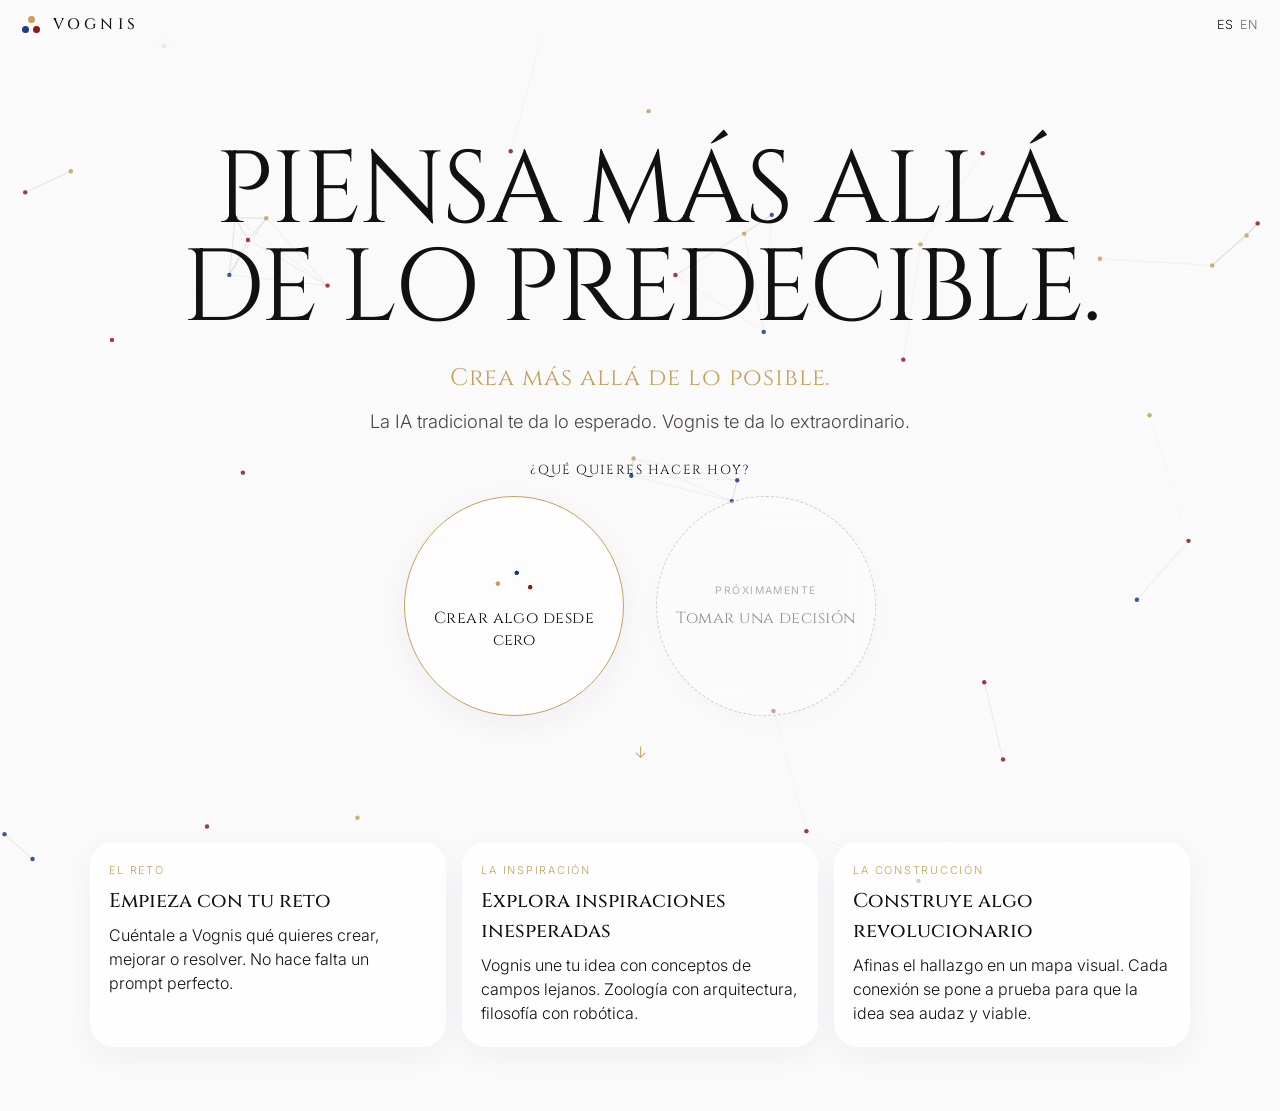
==== commit 878b077d: "updating modes box text and shape size for selected concepts" ====
--- a/frontend/index.html
+++ b/frontend/index.html
@@ -3,11 +3,12 @@
 <head>
   <meta charset="UTF-8">
   <meta name="viewport" content="width=device-width, initial-scale=1.0">
+  <meta http-equiv="Cache-Control" content="no-cache">
   <title>VOGNIS | The Serendipity Workspace</title>
   <link rel="preconnect" href="https://fonts.googleapis.com">
   <link rel="preconnect" href="https://fonts.gstatic.com" crossorigin>
   <link href="https://fonts.googleapis.com/css2?family=Cinzel:wght@400;500;600&family=Cormorant+Garamond:ital,wght@0,500;0,600;1,500&family=Inter:wght@300;400;500;600&family=JetBrains+Mono:wght@400;500&display=swap" rel="stylesheet">
-  <link rel="stylesheet" href="style.css">
+  <link rel="stylesheet" href="style.css?v=full">
 </head>
 <body>
   <canvas id="constellation" aria-hidden="true"></canvas>
@@ -279,11 +280,11 @@
     <p id="loading-text">…</p>
   </div>
 
-  <script src="i18n.js"></script>
-  <script src="constellation.js"></script>
-  <script src="cards.js"></script>
-  <script src="tree.js"></script>
-  <script src="oracle.js"></script>
-  <script src="app.js"></script>
+  <script src="i18n.js?v=full"></script>
+  <script src="constellation.js?v=full"></script>
+  <script src="cards.js?v=full"></script>
+  <script src="tree.js?v=full"></script>
+  <script src="oracle.js?v=full"></script>
+  <script src="app.js?v=full3"></script>
 </body>
 </html>
--- a/frontend/style.css
+++ b/frontend/style.css
@@ -470,18 +470,28 @@
 .modality-buttons { display: flex; gap: 0.35rem; }
 
 .btn-mod {
-  flex: 1;
+  flex: none;
   background: transparent;
-  border: none;
-  border-bottom: 1px solid rgba(17, 17, 17, 0.12);
-  padding: 0.3rem 0.15rem;
+  border: 1px solid currentColor;
+  border-radius: 99px;
+  padding: 0.32rem 0.75rem;
   font: inherit;
   font-size: 0.75rem;
-  color: var(--ink-dim);
-  cursor: pointer;
-}
-
-.btn-mod.active { color: var(--void); border-bottom-color: var(--gold); }
+  cursor: pointer;
+}
+
+.btn-mod.mode-learning { color: var(--blue); }
+.btn-mod.mode-development { color: #8a6a32; }
+.btn-mod.mode-feedback { color: var(--crimson); }
+.btn-mod.mode-learning.active { background: var(--blue); color: #fafafa; }
+.btn-mod.mode-development.active { background: var(--gold); color: var(--void); }
+.btn-mod.mode-feedback.active { background: var(--crimson); color: #fafafa; }
+
+.chat-composer { margin-top: 0.9rem; }
+.chat-composer .modality-buttons { flex-wrap: wrap; }
+.chat-composer.mode-learning .dev-input { border-bottom-color: var(--blue); }
+.chat-composer.mode-development .dev-input { border-bottom-color: var(--gold); }
+.chat-composer.mode-feedback .dev-input { border-bottom-color: var(--crimson); }
 
 input[type="range"] { width: 100%; accent-color: var(--gold); }
 
@@ -1006,6 +1016,18 @@
 }
 .trail-sep { color: var(--ink-dim); }
 
+body.preview-mode .node-section.revealed { display: flex; }
+body.preview-mode .cluster .composer { display: block; }
+body.preview-mode .cluster .claim-map { display: none; }
+
+.preview-note {
+  width: min(1280px, calc(100% - 2rem));
+  margin: 0.4rem auto 0.2rem;
+  text-align: center;
+  color: var(--blue);
+  font-size: 0.82rem;
+}
+
 #idea-tree { width: min(1320px, calc(100% - 2rem)); margin: 0 auto 3rem; position: relative; z-index: 1; }
 .idea-level { position: relative; width: min(1280px, 100%); margin: 0 auto 1.4rem; }
 .idea-level::before {
@@ -1028,17 +1050,26 @@
   margin: 0.2rem 0;
 }
 .idea-tab {
-  width: 108px;
-  height: 108px;
+  width: 210px;
+  height: 210px;
+  display: flex;
+  align-items: center;
+  justify-content: center;
   border: none;
   background: var(--idea-fill);
   color: var(--idea-ink);
   clip-path: polygon(50% 8%, 92% 50%, 50% 92%, 8% 50%);
   font-family: var(--idea);
-  font-size: 0.95rem;
-  line-height: 1.05;
-  cursor: pointer;
-  padding: 2rem 1.15rem 0;
+  font-size: 1rem;
+  line-height: 1.15;
+  text-align: center;
+  cursor: pointer;
+  padding: 0;
+}
+.idea-tab-label {
+  display: block;
+  width: 7.4rem;
+  overflow-wrap: break-word;
 }
 .idea-tab.active { background: var(--blue); color: #fafafa; }
 .idea-cluster { position: relative; z-index: 1; width: min(1280px, 100%); margin: 0 auto; }
@@ -1053,6 +1084,12 @@
 }
 .idea-box h3 { font-family: var(--idea); font-weight: 500; font-size: 2rem; line-height: 1.05; }
 .idea-seed { font-family: var(--idea); font-style: italic; color: #4a4742; }
+.idea-bridge {
+  margin-top: 0.45rem;
+  color: var(--blue);
+  font-family: var(--idea);
+  font-style: italic;
+}
 .idea-force { text-align: center; color: var(--idea-ink); margin: 0.45rem 0; }
 .idea-actions { display: flex; justify-content: center; gap: 0.6rem; margin-bottom: 0.5rem; }
 .idea-scores { max-width: 640px; margin: 0.4rem auto 0.8rem; }
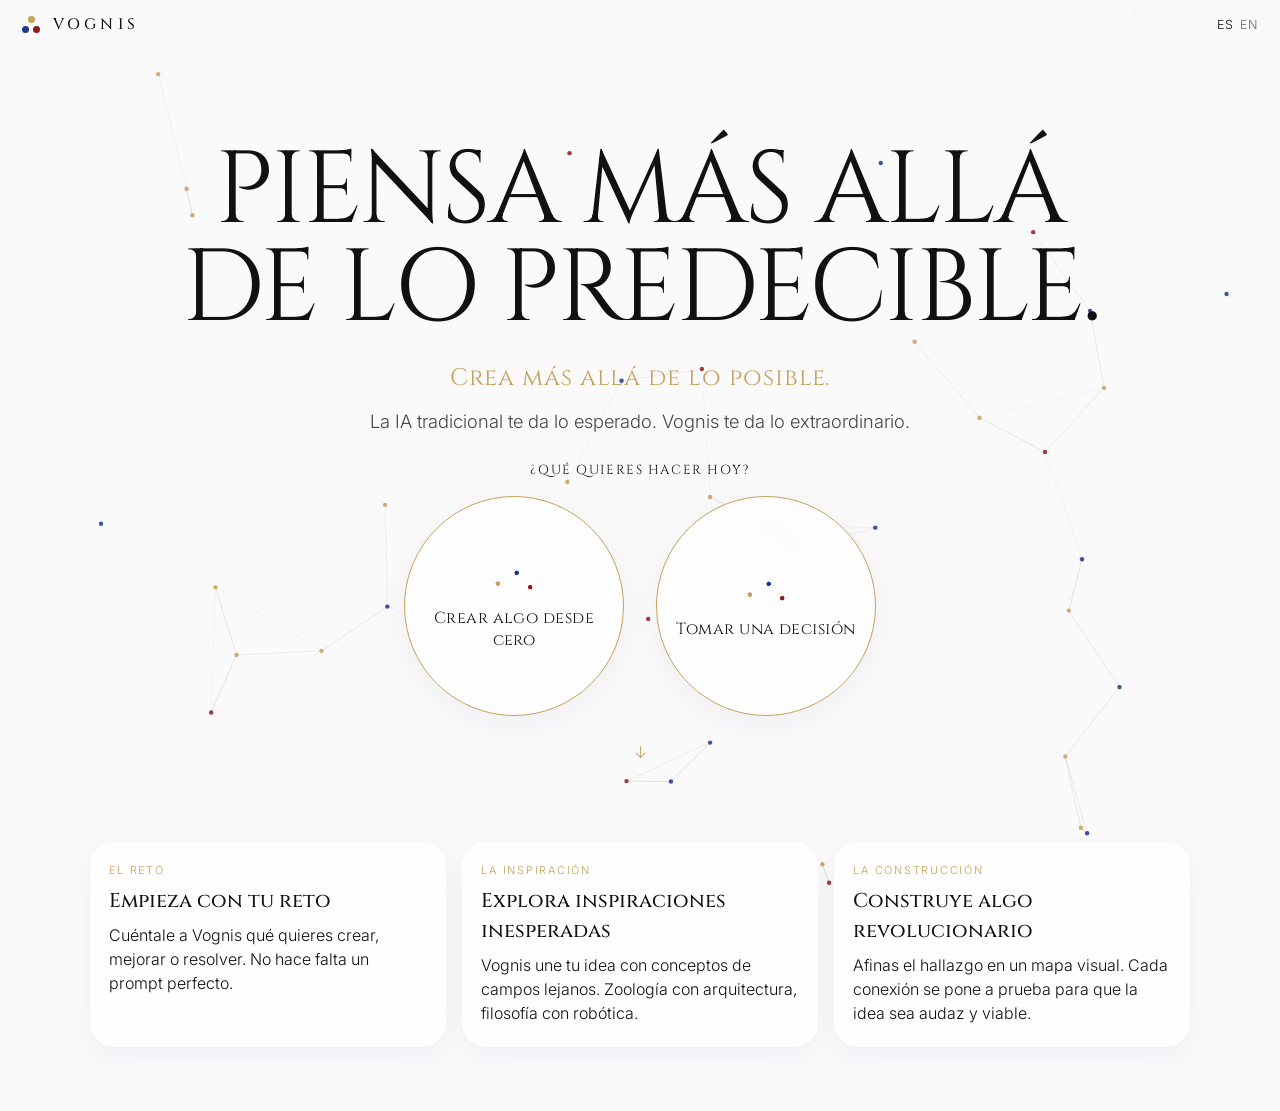
==== commit 7c953b44: "Add a decision door that keeps the reasoning step with the person. The path locks its depth at the s" ====
--- a/frontend/index.html
+++ b/frontend/index.html
@@ -9,6 +9,7 @@
   <link rel="preconnect" href="https://fonts.gstatic.com" crossorigin>
   <link href="https://fonts.googleapis.com/css2?family=Cinzel:wght@400;500;600&family=Cormorant+Garamond:ital,wght@0,500;0,600;1,500&family=Inter:wght@300;400;500;600&family=JetBrains+Mono:wght@400;500&display=swap" rel="stylesheet">
   <link rel="stylesheet" href="style.css?v=full">
+  <link rel="stylesheet" href="decide/decide.css?v=decide1">
 </head>
 <body>
   <canvas id="constellation" aria-hidden="true"></canvas>
@@ -54,8 +55,8 @@
           <span class="orb-art" aria-hidden="true"></span>
           <span data-i18n="create"></span>
         </button>
-        <button type="button" class="orb orb-soon" id="orb-decide" disabled data-i18n-title="soonTip">
-          <span class="soon-tag" data-i18n="soon"></span>
+        <button type="button" class="orb" id="orb-decide" onclick="startDecide()">
+          <span class="orb-art" aria-hidden="true"></span>
           <span data-i18n="decide"></span>
         </button>
       </div>
@@ -80,6 +81,8 @@
     </div>
   </section>
 
+  <main id="decide-root" class="hidden"></main>
+
   <aside class="legend" aria-label="Map key">
     <p><i class="gem user"></i><span data-i18n="user"></span></p>
     <p><i class="gem model"></i><span data-i18n="model"></span></p>
@@ -286,5 +289,6 @@
   <script src="tree.js?v=full"></script>
   <script src="oracle.js?v=full"></script>
   <script src="app.js?v=full3"></script>
+  <script src="decide/decide.js?v=decide1"></script>
 </body>
 </html>
--- a/frontend/decide/decide.css
+++ b/frontend/decide/decide.css
@@ -0,0 +1,235 @@
+/* Decision door. Scoped so the create map keeps its own rules. */
+
+#decide-root {
+  position: relative;
+  z-index: 1;
+  width: min(960px, calc(100% - 2rem));
+  margin: 1.2rem auto 4rem;
+}
+
+.d-top {
+  display: flex;
+  justify-content: space-between;
+  align-items: baseline;
+  gap: 1rem;
+  margin-bottom: 1rem;
+}
+
+.d-kicker {
+  font-family: var(--mono);
+  font-size: 0.72rem;
+  letter-spacing: 0.12em;
+  text-transform: uppercase;
+  color: var(--ink-dim);
+}
+
+.d-lock {
+  font-family: var(--mono);
+  font-size: 0.72rem;
+  letter-spacing: 0.08em;
+  text-transform: uppercase;
+  color: var(--blue);
+  border: 1px solid rgba(26, 58, 143, 0.35);
+  border-radius: 99px;
+  padding: 0.25rem 0.7rem;
+}
+
+.d-layout {
+  display: grid;
+  grid-template-columns: minmax(240px, 320px) 1fr;
+  gap: 1.4rem;
+  align-items: start;
+}
+
+.d-layout.solo { grid-template-columns: 1fr; }
+
+.d-tree {
+  background: rgba(255, 255, 255, 0.72);
+  border: 1px solid rgba(26, 58, 143, 0.18);
+  border-radius: 18px;
+  padding: 0.9rem;
+}
+
+.d-tree h2,
+.d-panel h2 {
+  font-family: var(--serif);
+  font-weight: 500;
+  font-size: 1.15rem;
+  letter-spacing: 0.04em;
+  margin-bottom: 0.45rem;
+}
+
+.d-decision {
+  font-family: var(--idea);
+  font-size: 1.25rem;
+  line-height: 1.25;
+  color: var(--idea-ink);
+  margin-bottom: 0.8rem;
+}
+
+.d-trunks, .d-branches { display: flex; flex-direction: column; gap: 0.45rem; }
+
+.d-trunk, .d-branch, .d-side-card {
+  border: 1px solid rgba(26, 58, 143, 0.28);
+  background: var(--idea-fill);
+  color: var(--idea-ink);
+  border-radius: 14px;
+  padding: 0.5rem 0.65rem;
+}
+
+.d-trunk.is-stance { border-color: var(--blue); box-shadow: inset 3px 0 0 var(--blue); }
+.d-branch.is-open { border-color: var(--blue); }
+.d-branch.is-crux { box-shadow: inset 3px 0 0 var(--crimson); }
+.d-side-card {
+  border-style: dashed;
+  border-color: var(--crimson);
+  background: transparent;
+  margin-top: 0.7rem;
+}
+
+.d-meta {
+  display: block;
+  font-family: var(--mono);
+  font-size: 0.68rem;
+  letter-spacing: 0.08em;
+  text-transform: uppercase;
+  color: var(--ink-dim);
+  margin-bottom: 0.15rem;
+}
+
+.d-panel {
+  background: rgba(255, 255, 255, 0.78);
+  border-radius: 18px;
+  padding: 1rem 1rem 1.1rem;
+}
+
+.d-lead { color: var(--ink-dim); margin-bottom: 0.9rem; }
+
+.d-disclaimer {
+  font-size: 0.82rem;
+  color: var(--ink-dim);
+  border-left: 2px solid var(--gold);
+  padding-left: 0.7rem;
+  margin: 0.3rem 0 1rem;
+}
+
+.d-choices, .d-scale, .d-depth {
+  display: flex;
+  flex-wrap: wrap;
+  gap: 0.45rem;
+}
+
+.d-depth { display: grid; grid-template-columns: 1fr 1fr; gap: 0.7rem; }
+
+.d-choice, .d-scale button, .d-card, .d-depth button {
+  background: transparent;
+  border: 1px solid rgba(17, 17, 17, 0.14);
+  border-radius: 16px;
+  padding: 0.55rem 0.7rem;
+  font: inherit;
+  color: var(--void);
+  cursor: pointer;
+  text-align: left;
+}
+
+.d-choice.active, .d-scale button.active, .d-card.active, .d-depth button.active {
+  border-color: var(--blue);
+  color: var(--blue);
+}
+
+.d-depth button strong {
+  display: block;
+  font-family: var(--serif);
+  font-weight: 500;
+  letter-spacing: 0.04em;
+  margin-bottom: 0.25rem;
+}
+
+.d-depth button span { display: block; color: var(--ink-dim); font-size: 0.88rem; }
+.d-depth button.active span { color: var(--blue); }
+
+.d-option {
+  display: grid;
+  grid-template-columns: auto 1fr auto;
+  gap: 0.55rem;
+  align-items: center;
+  margin-bottom: 0.45rem;
+}
+
+.d-option input[type="text"] { margin: 0; }
+
+.d-arg {
+  border-top: 1px solid rgba(26, 58, 143, 0.12);
+  padding-top: 0.8rem;
+  margin-top: 0.8rem;
+}
+
+.d-inline {
+  display: flex;
+  flex-wrap: wrap;
+  gap: 0.4rem;
+  margin: 0.35rem 0 0.7rem;
+}
+
+.d-note {
+  font-size: 0.82rem;
+  color: var(--crimson);
+  margin-top: 0.35rem;
+}
+
+.d-hint {
+  background: rgba(143, 26, 26, 0.06);
+  border-radius: 12px;
+  padding: 0.7rem 0.8rem;
+  margin: 0.7rem 0;
+}
+
+.d-cards { display: flex; flex-direction: column; gap: 0.45rem; }
+
+.d-card p { font-family: var(--idea); font-size: 1.15rem; line-height: 1.25; }
+
+.d-error {
+  color: var(--crimson);
+  min-height: 1.2rem;
+  margin: 0.4rem 0;
+}
+
+.d-actions {
+  display: flex;
+  flex-wrap: wrap;
+  gap: 0.5rem;
+  margin-top: 0.6rem;
+}
+
+.d-mirror {
+  display: grid;
+  grid-template-columns: 1fr 1fr;
+  gap: 0.7rem;
+  margin: 0.8rem 0;
+}
+
+.d-mirror article {
+  border-radius: 14px;
+  padding: 0.7rem;
+  background: var(--idea-fill);
+  color: var(--idea-ink);
+}
+
+.d-mirror p, .d-list li { font-family: var(--idea); font-size: 1.15rem; line-height: 1.3; }
+
+.d-list { margin: 0.4rem 0 0.8rem 1rem; }
+.d-list li { margin: 0.25rem 0; }
+
+.d-lens-text {
+  font-family: var(--idea);
+  font-size: 1.45rem;
+  line-height: 1.25;
+  color: var(--idea-ink);
+  margin: 0.4rem 0 0.8rem;
+}
+
+@media (max-width: 800px) {
+  .d-layout, .d-depth, .d-mirror { grid-template-columns: 1fr; }
+  .d-option { grid-template-columns: auto 1fr; }
+  .d-option .d-remove { grid-column: 2; justify-self: start; }
+}
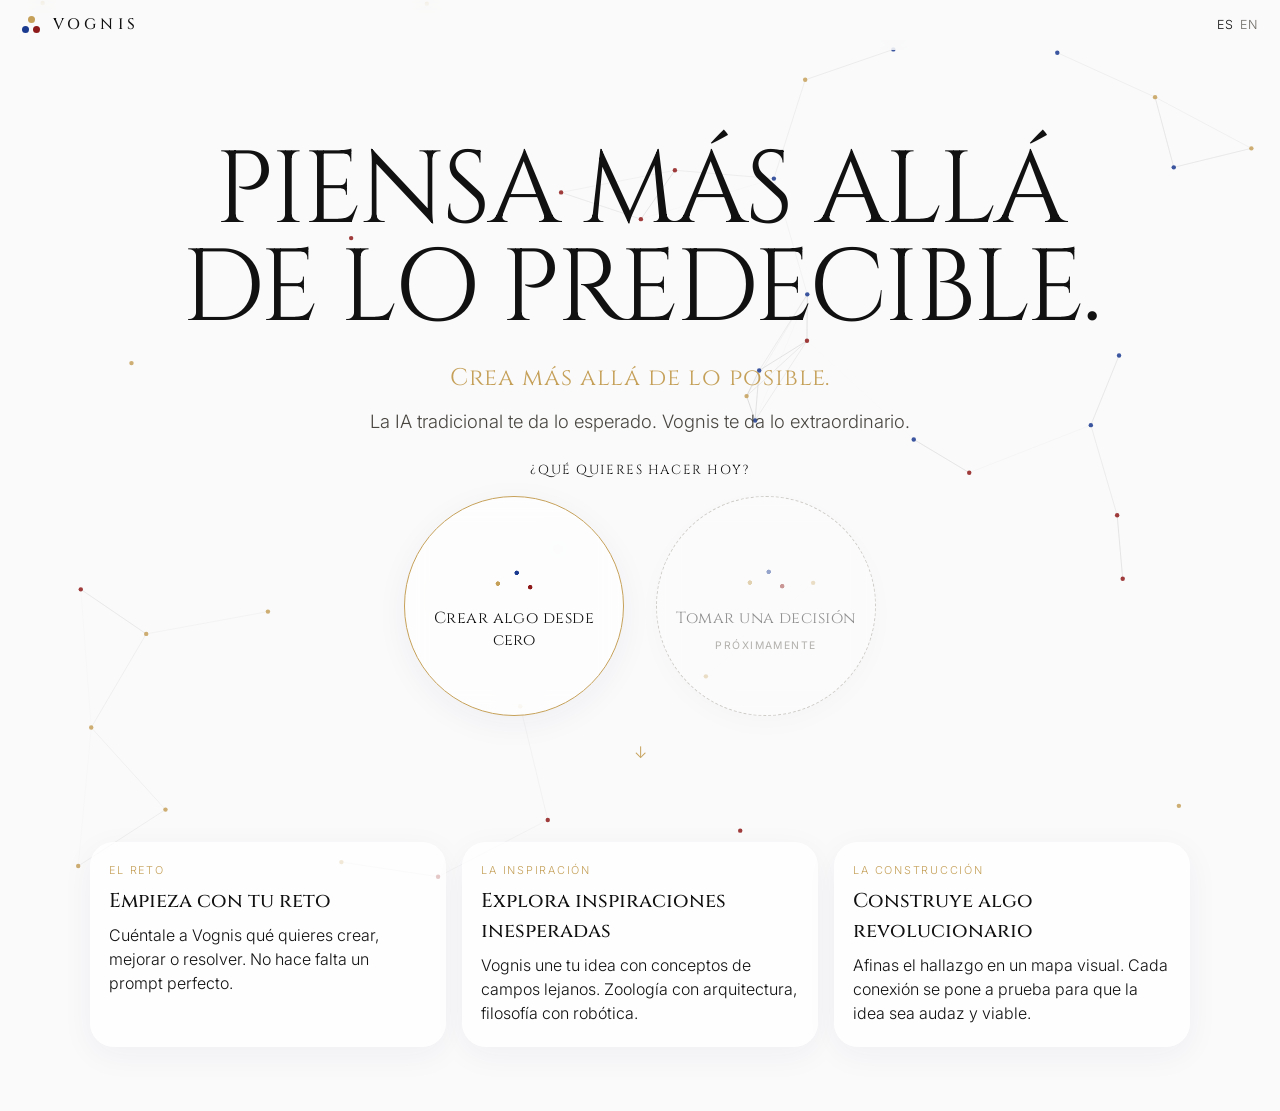
==== commit c7e98820: "adapting decision making and defining it as a next step" ====
--- a/frontend/index.html
+++ b/frontend/index.html
@@ -8,8 +8,7 @@
   <link rel="preconnect" href="https://fonts.googleapis.com">
   <link rel="preconnect" href="https://fonts.gstatic.com" crossorigin>
   <link href="https://fonts.googleapis.com/css2?family=Cinzel:wght@400;500;600&family=Cormorant+Garamond:ital,wght@0,500;0,600;1,500&family=Inter:wght@300;400;500;600&family=JetBrains+Mono:wght@400;500&display=swap" rel="stylesheet">
-  <link rel="stylesheet" href="style.css?v=full">
-  <link rel="stylesheet" href="decide/decide.css?v=decide1">
+  <link rel="stylesheet" href="style.css?v=decide">
 </head>
 <body>
   <canvas id="constellation" aria-hidden="true"></canvas>
@@ -55,9 +54,10 @@
           <span class="orb-art" aria-hidden="true"></span>
           <span data-i18n="create"></span>
         </button>
-        <button type="button" class="orb" id="orb-decide" onclick="startDecide()">
+        <button type="button" class="orb orb-soon" id="orb-decide" disabled data-i18n-title="soonTip">
           <span class="orb-art" aria-hidden="true"></span>
           <span data-i18n="decide"></span>
+          <span class="soon-tag" data-i18n="soon"></span>
         </button>
       </div>
       <p class="scroll-cue" aria-hidden="true">&#8595;</p>
@@ -81,8 +81,6 @@
     </div>
   </section>
 
-  <main id="decide-root" class="hidden"></main>
-
   <aside class="legend" aria-label="Map key">
     <p><i class="gem user"></i><span data-i18n="user"></span></p>
     <p><i class="gem model"></i><span data-i18n="model"></span></p>
@@ -102,7 +100,20 @@
             </div>
             <textarea id="problem" rows="3" data-i18n-ph="problemPh"></textarea>
           </div>
-          <div class="field-row">
+          <div id="decide-options" class="decide-only">
+            <p class="decide-disclaimer" data-i18n="disclaimerDecide"></p>
+            <div class="field">
+              <label data-i18n="optionsDecide"></label>
+              <div id="decide-option-list"></div>
+              <button type="button" class="btn-ghost" id="decide-add-option" data-i18n="addOptionDecide"></button>
+              <p class="hint" data-i18n="stanceDecide"></p>
+            </div>
+            <div class="field">
+              <label data-i18n="confidenceStartDecide"></label>
+              <div id="decide-confidence" class="decide-scale"></div>
+            </div>
+          </div>
+          <div class="field-row create-only">
             <div class="field">
               <div class="label-row">
                 <label for="expertise" data-i18n="expertise"></label>
@@ -126,7 +137,7 @@
               </select>
             </div>
           </div>
-          <div class="field">
+          <div class="field create-only">
             <div class="label-row">
               <label for="themes"><span data-i18n="themes"></span> <span class="hint" data-i18n="themesHint"></span></label>
               <button type="button" class="help-q" data-help="themesHelp">?</button>
@@ -227,6 +238,35 @@
   <section id="closing" class="hidden">
     <h2 data-i18n="closingLead"></h2>
     <p id="closing-summary"></p>
+    <div id="decide-close" class="decide-only">
+      <div class="decide-mirror">
+        <article>
+          <span class="hint" data-i18n="beforeDecide"></span>
+          <p id="decide-before"></p>
+        </article>
+        <article>
+          <span class="hint" data-i18n="afterDecide"></span>
+          <p id="decide-after"></p>
+        </article>
+      </div>
+      <div class="field">
+        <label data-i18n="finalStanceDecide"></label>
+        <div id="decide-final-stances" class="decide-scale"></div>
+      </div>
+      <div class="field">
+        <label data-i18n="finalConfidenceDecide"></label>
+        <div id="decide-final-confidence" class="decide-scale"></div>
+      </div>
+      <div class="field">
+        <label for="decide-abandon" data-i18n="abandonDecide"></label>
+        <textarea id="decide-abandon" rows="3" data-i18n-ph="abandonPhDecide"></textarea>
+      </div>
+      <div class="field">
+        <label for="decide-review" data-i18n="reviewDateDecide"></label>
+        <input type="date" id="decide-review">
+      </div>
+      <button type="button" id="btn-decide-finish" class="btn-primary" data-i18n="end"></button>
+    </div>
     <h3 data-i18n="bridges"></h3>
     <ul id="closing-bridges"></ul>
     <p class="spread-hint" data-i18n="downloaded"></p>
@@ -283,12 +323,11 @@
     <p id="loading-text">…</p>
   </div>
 
-  <script src="i18n.js?v=full"></script>
+  <script src="i18n.js?v=decide"></script>
   <script src="constellation.js?v=full"></script>
   <script src="cards.js?v=full"></script>
   <script src="tree.js?v=full"></script>
   <script src="oracle.js?v=full"></script>
-  <script src="app.js?v=full3"></script>
-  <script src="decide/decide.js?v=decide1"></script>
+  <script src="app.js?v=decide"></script>
 </body>
 </html>
--- a/frontend/style.css
+++ b/frontend/style.css
@@ -312,6 +312,36 @@
 }
 
 .hint { text-transform: none; letter-spacing: 0; }
+
+.decide-only { display: none; }
+body.flow-decide .decide-only { display: block; }
+body.flow-decide .create-only { display: none; }
+.decide-disclaimer {
+  margin: 0.2rem 0 0.8rem;
+  color: var(--ink-dim);
+  font-size: 0.85rem;
+}
+.decide-option {
+  display: flex;
+  align-items: center;
+  gap: 0.55rem;
+  margin-bottom: 0.45rem;
+}
+.decide-option input[type="text"] { flex: 1; }
+.decide-option.is-stance input[type="text"] { border-bottom-color: var(--blue); }
+.decide-scale { position: relative; display: flex; flex-wrap: wrap; gap: 0.4rem; }
+.decide-scale label {
+  border: 1px solid rgba(17, 17, 17, 0.2);
+  border-radius: 99px;
+  padding: 0.28rem 0.7rem;
+  cursor: pointer;
+  font-size: 0.82rem;
+}
+.decide-scale input { position: absolute; opacity: 0; pointer-events: none; }
+.decide-scale label.active { background: var(--blue); color: #fafafa; border-color: var(--blue); }
+.decide-mirror { display: flex; gap: 1rem; margin: 0.6rem 0 1rem; }
+.decide-mirror article { flex: 1; }
+.diamond-row .claim.is-stance p { color: var(--blue); }
 
 .field-row { display: flex; flex-wrap: wrap; gap: 0.8rem 1rem; }
 .field-row .field { flex: 1 1 180px; }
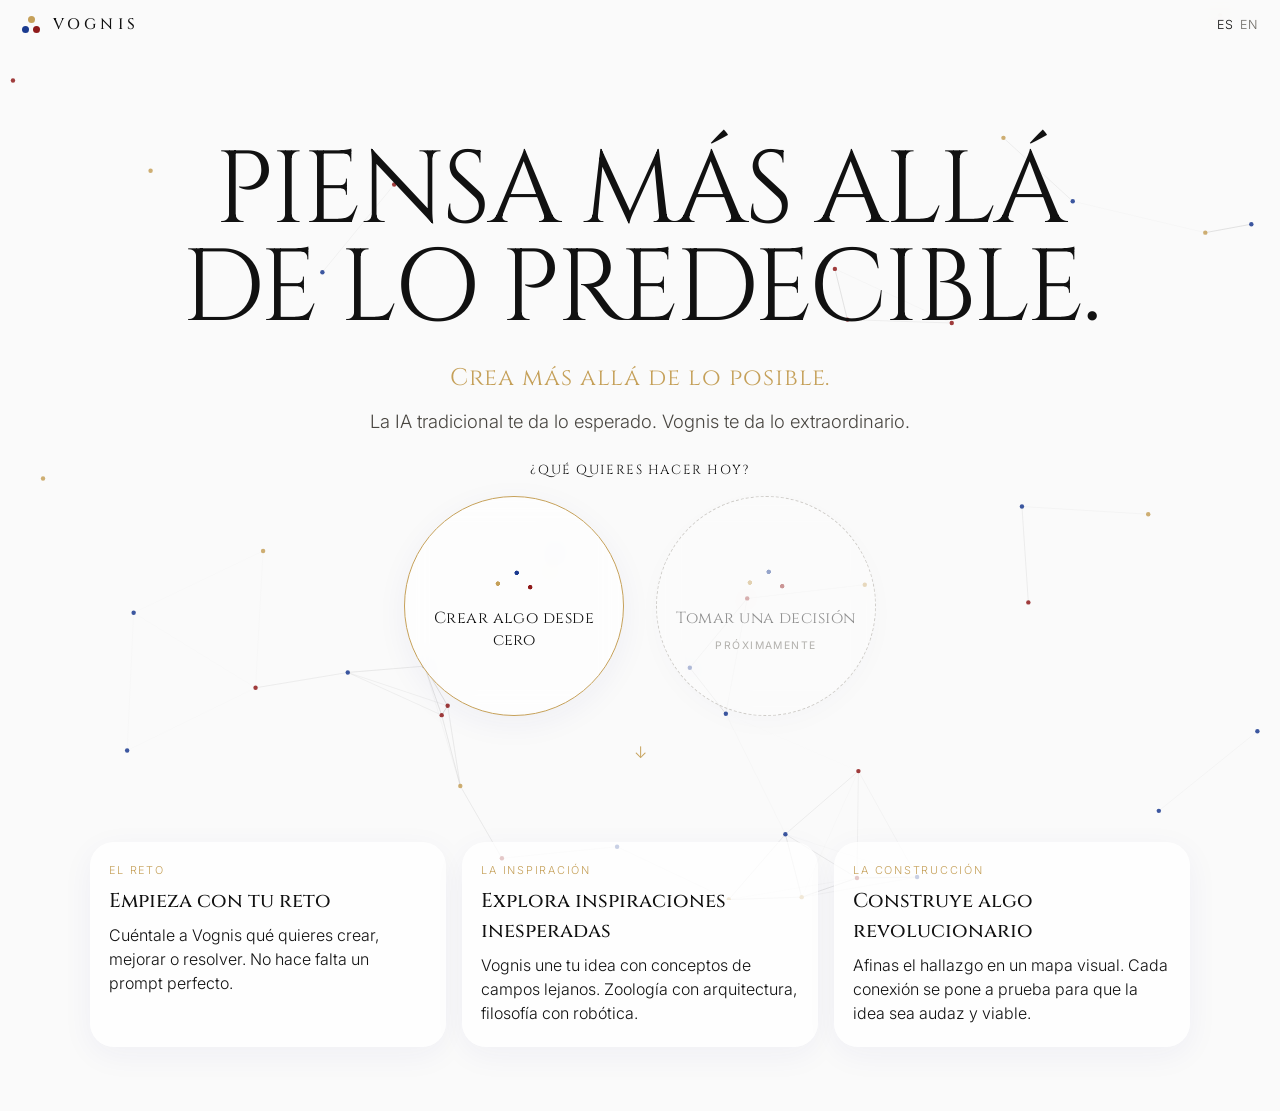
==== commit b6544a9e: "adding voice to text and authorship" ====
--- a/frontend/index.html
+++ b/frontend/index.html
@@ -8,7 +8,7 @@
   <link rel="preconnect" href="https://fonts.googleapis.com">
   <link rel="preconnect" href="https://fonts.gstatic.com" crossorigin>
   <link href="https://fonts.googleapis.com/css2?family=Cinzel:wght@400;500;600&family=Cormorant+Garamond:ital,wght@0,500;0,600;1,500&family=Inter:wght@300;400;500;600&family=JetBrains+Mono:wght@400;500&display=swap" rel="stylesheet">
-  <link rel="stylesheet" href="style.css?v=decide">
+  <link rel="stylesheet" href="style.css?v=mic">
 </head>
 <body>
   <canvas id="constellation" aria-hidden="true"></canvas>
@@ -323,11 +323,12 @@
     <p id="loading-text">…</p>
   </div>
 
-  <script src="i18n.js?v=decide"></script>
+  <script src="i18n.js?v=mic"></script>
   <script src="constellation.js?v=full"></script>
   <script src="cards.js?v=full"></script>
-  <script src="tree.js?v=full"></script>
+  <script src="tree.js?v=mic"></script>
   <script src="oracle.js?v=full"></script>
-  <script src="app.js?v=decide"></script>
+  <script src="voice.js?v=mic"></script>
+  <script src="app.js?v=record"></script>
 </body>
 </html>
--- a/frontend/style.css
+++ b/frontend/style.css
@@ -754,6 +754,39 @@
 .label-row { display: flex; align-items: center; gap: 0.35rem; }
 .label-row.center { justify-content: center; }
 .label-row label, .label-row .instruction { margin-bottom: 0; }
+
+.voice-field {
+  display: flex;
+  align-items: flex-end;
+  gap: 0.45rem;
+}
+.voice-field textarea,
+.voice-field input[type="text"] {
+  flex: 1;
+  width: auto;
+  min-width: 0;
+}
+.btn-mic {
+  flex: none;
+  width: 28px;
+  height: 28px;
+  margin-bottom: 0.15rem;
+  padding: 0;
+  display: grid;
+  place-items: center;
+  background: transparent;
+  border: 1px solid rgba(26, 58, 143, 0.35);
+  color: var(--blue);
+  border-radius: 50%;
+  cursor: pointer;
+}
+.btn-mic svg { width: 14px; height: 14px; display: block; }
+.btn-mic svg path:first-child { fill: currentColor; }
+.btn-mic.listening {
+  background: var(--crimson);
+  border-color: var(--crimson);
+  color: #fafafa;
+}
 
 .help-q {
   width: 16px;
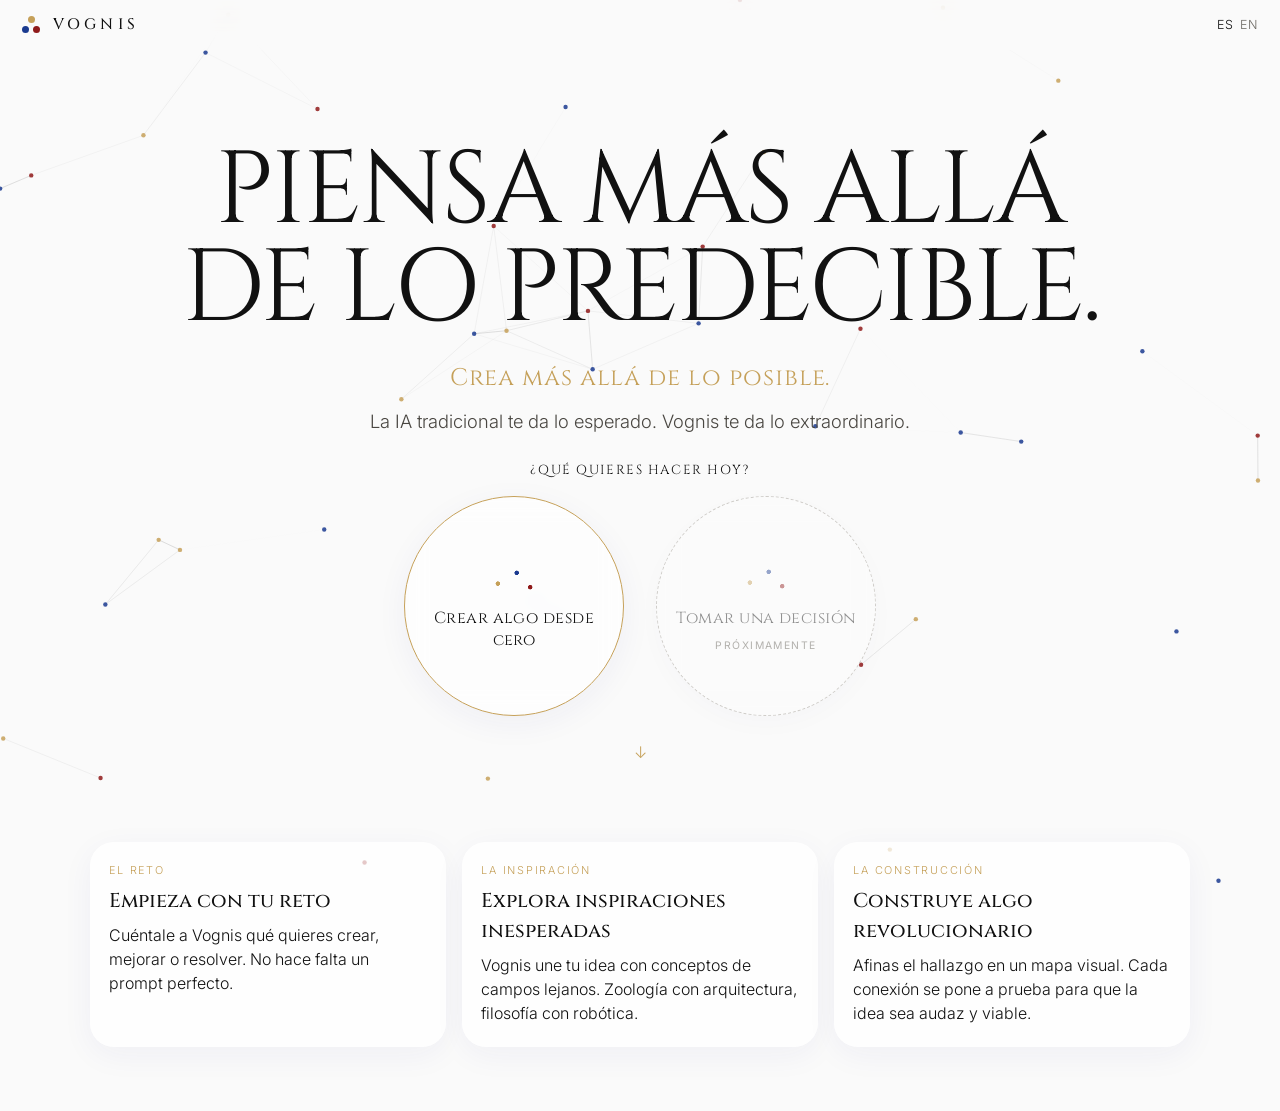
==== commit ae76600d: "Record the whole creative session so the saved JSON can rebuild it Each entry now carries seq, milli" ====
--- a/frontend/index.html
+++ b/frontend/index.html
@@ -323,12 +323,13 @@
     <p id="loading-text">…</p>
   </div>
 
-  <script src="i18n.js?v=mic"></script>
+  <script src="log.js?v=log"></script>
+  <script src="i18n.js?v=log"></script>
   <script src="constellation.js?v=full"></script>
-  <script src="cards.js?v=full"></script>
-  <script src="tree.js?v=mic"></script>
-  <script src="oracle.js?v=full"></script>
-  <script src="voice.js?v=mic"></script>
-  <script src="app.js?v=record"></script>
+  <script src="cards.js?v=log"></script>
+  <script src="tree.js?v=log"></script>
+  <script src="oracle.js?v=log"></script>
+  <script src="voice.js?v=log"></script>
+  <script src="app.js?v=log"></script>
 </body>
 </html>
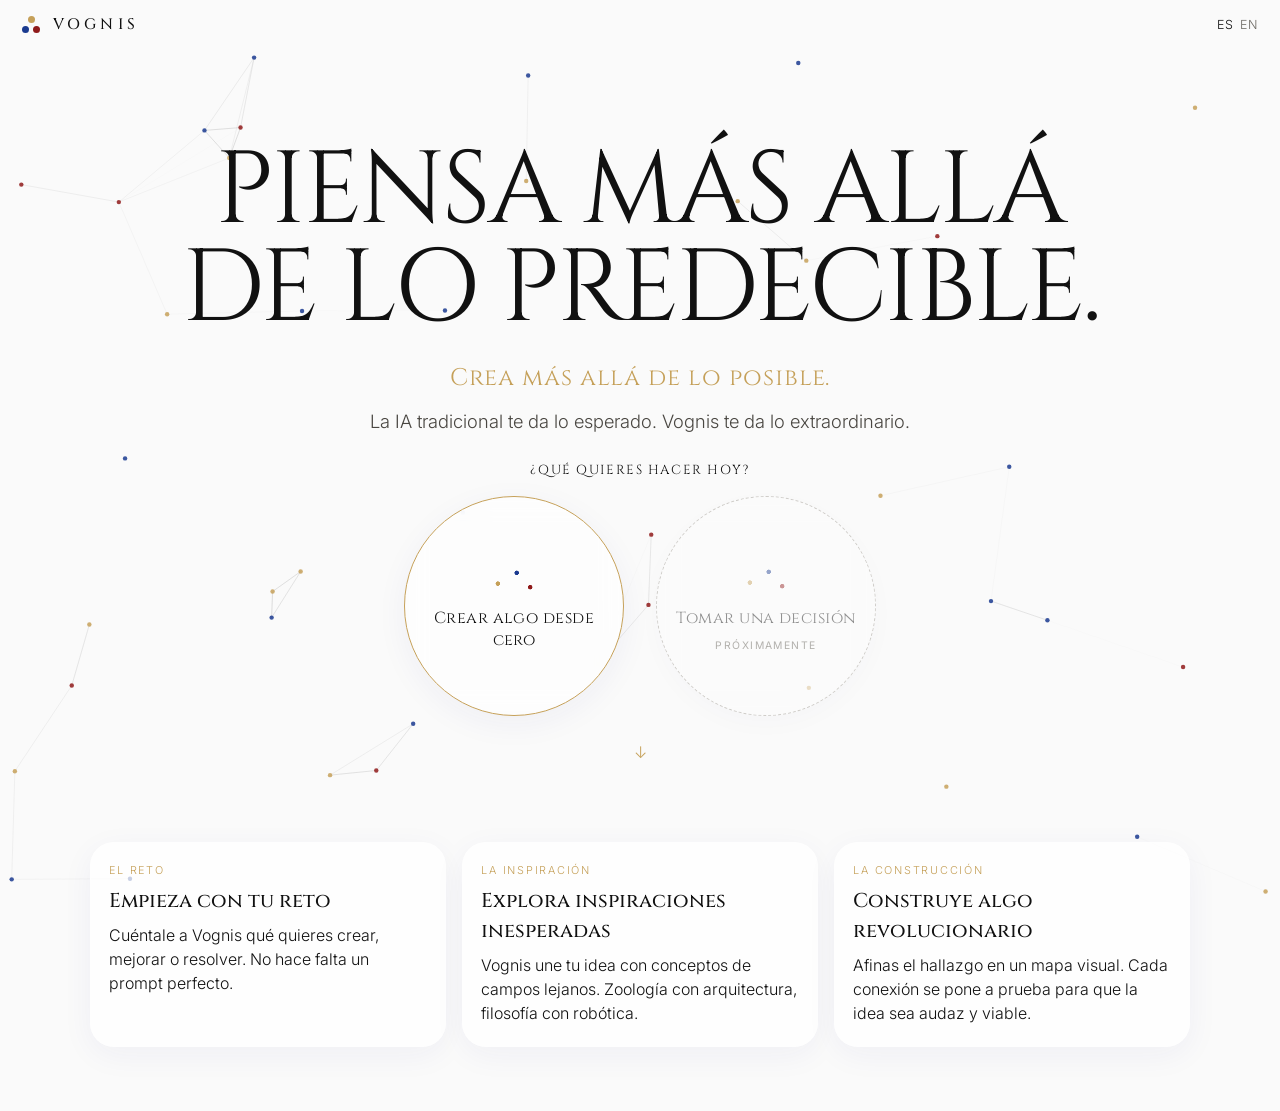
==== commit d5449c24: "Add audit view and statement map with provenance metrics - app/audit + /audit router: build statemen" ====
--- a/frontend/index.html
+++ b/frontend/index.html
@@ -9,6 +9,7 @@
   <link rel="preconnect" href="https://fonts.gstatic.com" crossorigin>
   <link href="https://fonts.googleapis.com/css2?family=Cinzel:wght@400;500;600&family=Cormorant+Garamond:ital,wght@0,500;0,600;1,500&family=Inter:wght@300;400;500;600&family=JetBrains+Mono:wght@400;500&display=swap" rel="stylesheet">
   <link rel="stylesheet" href="style.css?v=mic">
+  <link rel="stylesheet" href="audit.css?v=audit">
 </head>
 <body>
   <canvas id="constellation" aria-hidden="true"></canvas>
@@ -331,5 +332,6 @@
   <script src="oracle.js?v=log"></script>
   <script src="voice.js?v=log"></script>
   <script src="app.js?v=log"></script>
+  <script src="audit.js?v=audit"></script>
 </body>
 </html>
--- a/frontend/audit.css
+++ b/frontend/audit.css
@@ -0,0 +1,201 @@
+/* Audit: whistle button and floating panel.
+   The data colors (--au-*) are the ones in mapa/metrics.html and carry meaning: do not restyle them.
+   Only the container and the controls follow Vognis. */
+
+.audit-open {
+  position: fixed;
+  top: 10.5rem;
+  right: 1.25rem;
+  z-index: 4;
+  display: flex;
+  flex-direction: column;
+  align-items: center;
+  gap: 0.3rem;
+  padding: 0.55rem 0.55rem 0.45rem;
+  background: rgba(250, 250, 250, 0.82);
+  backdrop-filter: blur(8px);
+  border: 1px solid rgba(17, 17, 17, 0.16);
+  border-radius: 14px;
+  color: var(--void);
+  cursor: pointer;
+  transition: border-color 0.2s, color 0.2s, box-shadow 0.2s;
+}
+.audit-open:hover, .audit-open:focus-visible {
+  border-color: var(--gold);
+  color: #8d7040;
+  box-shadow: 0 6px 22px rgba(31, 38, 135, 0.08);
+  outline: none;
+}
+.audit-open-label {
+  font-family: var(--sans);
+  font-size: 0.56rem;
+  font-weight: 500;
+  letter-spacing: 0.18em;
+  text-transform: uppercase;
+}
+
+.audit-overlay {
+  --au-green: #3fa66b; --au-red: #d9534f; --au-null: #b5b5b5;
+  --au-user: #f39c12; --au-ai: #8e44ad;
+  --au-disc: #d6007a; --au-tie: #f0a500; --au-conc: #e6e6e6;
+  position: fixed;
+  inset: 0;
+  z-index: 50;
+  display: flex;
+  align-items: center;
+  justify-content: center;
+  background: rgba(17, 17, 17, 0.55);
+  backdrop-filter: blur(3px);
+}
+
+.audit-modal {
+  width: 90vw;
+  height: 85vh;
+  display: flex;
+  flex-direction: column;
+  min-height: 0;
+  background: var(--marble);
+  border: 1px solid rgba(197, 160, 89, 0.45);
+  border-radius: 18px;
+  box-shadow: 0 24px 64px rgba(17, 17, 17, 0.28);
+  overflow: hidden;
+  font-family: var(--sans);
+  font-weight: 300;
+  color: var(--void);
+}
+
+.audit-head {
+  display: flex;
+  flex-wrap: wrap;
+  align-items: center;
+  gap: 0.6rem 1.4rem;
+  padding: 0.9rem 1.2rem 0.75rem;
+  border-bottom: 1px solid rgba(17, 17, 17, 0.08);
+}
+.audit-titles { display: flex; flex-direction: column; gap: 0.1rem; }
+.audit-kicker {
+  font-size: 0.6rem;
+  font-weight: 500;
+  letter-spacing: 0.2em;
+  text-transform: uppercase;
+  color: #8d7040;
+}
+.audit-head h2 { font-family: var(--serif); font-weight: 500; font-size: 1.15rem; letter-spacing: 0.04em; }
+.audit-snap { font-size: 0.72rem; color: var(--ink-dim); }
+.audit-tools {
+  display: flex;
+  flex-wrap: wrap;
+  align-items: center;
+  gap: 0.5rem 1.1rem;
+  flex: 1;
+}
+.audit-tools label {
+  display: flex;
+  gap: 0.4rem;
+  align-items: center;
+  font-size: 0.78rem;
+  color: var(--ink-dim);
+  cursor: pointer;
+}
+.audit-tools input[type=checkbox] { accent-color: var(--gold); }
+.audit-authors { display: flex; gap: 0.8rem; font-size: 0.72rem; color: var(--ink-dim); }
+.audit-close { margin-left: auto; }
+
+.audit-ring {
+  display: inline-block; width: 12px; height: 12px; border-radius: 50%; border: 3px solid;
+  vertical-align: -2px; margin-right: 4px;
+}
+.audit-sw {
+  display: inline-block; width: 12px; height: 12px; border-radius: 3px; border: 1px solid #888;
+  vertical-align: -2px; margin-right: 3px;
+}
+.audit-ramp { width: 140px; height: 10px; border: 1px solid #999; border-radius: 2px; }
+
+.audit-info {
+  padding: 0.55rem 1.2rem;
+  min-height: 58px;
+  font-size: 0.8rem;
+  border-bottom: 1px solid rgba(17, 17, 17, 0.08);
+  background: rgba(255, 255, 255, 0.6);
+}
+.audit-info .text { font-family: var(--idea); font-size: 1.05rem; font-weight: 500; color: var(--idea-ink); }
+.audit-info .meta { color: var(--ink-dim); }
+.audit-info b.v { font-variant-numeric: tabular-nums; color: var(--void); font-weight: 500; }
+
+.audit-status {
+  flex: 1;
+  display: flex;
+  flex-direction: column;
+  align-items: center;
+  justify-content: center;
+  gap: 1rem;
+  padding: 2rem;
+  text-align: center;
+}
+#audit-status-text {
+  font-family: var(--mono);
+  font-size: 0.78rem;
+  letter-spacing: 0.04em;
+  color: var(--ink-dim);
+  max-width: 560px;
+}
+.audit-error {
+  max-width: 640px;
+  font-family: var(--mono);
+  font-size: 0.72rem;
+  color: var(--crimson);
+  word-break: break-word;
+}
+
+.audit-grid {
+  flex: 1;
+  display: grid;
+  grid-template-columns: 1fr 1fr;
+  grid-template-rows: 1fr 1fr;
+  gap: 0.6rem;
+  padding: 0.6rem;
+  min-height: 0;
+}
+.audit-card {
+  position: relative;
+  display: flex;
+  flex-direction: column;
+  min-height: 0;
+  overflow: hidden;
+  background: #fff;
+  border: 1px solid rgba(17, 17, 17, 0.1);
+  border-radius: 12px;
+}
+.audit-card h3 {
+  font-family: var(--serif);
+  font-weight: 500;
+  font-size: 0.82rem;
+  letter-spacing: 0.04em;
+  padding: 0.5rem 0.75rem 0.1rem;
+}
+.audit-sub { font-size: 0.7rem; color: var(--ink-dim); padding: 0 0.75rem; }
+.audit-legend {
+  display: flex;
+  flex-wrap: wrap;
+  align-items: center;
+  gap: 4px 10px;
+  padding: 0.3rem 0.75rem 0.45rem;
+  font-size: 0.68rem;
+  color: var(--ink-dim);
+  border-bottom: 1px solid rgba(17, 17, 17, 0.08);
+}
+.audit-legend b { font-weight: 600; color: var(--void); }
+.audit-cy { flex: 1; min-height: 0; }
+
+.audit-lane {
+  position: absolute; left: 6px; display: none; transform: translateY(-50%); pointer-events: none;
+  font-size: 12px; font-weight: 600; background: rgba(255, 255, 255, .85); padding: 1px 6px;
+  border-left: 4px solid; border-radius: 3px; z-index: 5;
+}
+.audit-modal.tl .audit-lane { display: block; }
+
+@media (max-width: 900px) {
+  .audit-modal { width: calc(100vw - 1rem); height: calc(100vh - 1rem); }
+  .audit-grid { grid-template-columns: 1fr; grid-template-rows: none; grid-auto-rows: 70vh; overflow-y: auto; }
+  .audit-close { margin-left: 0; }
+}
